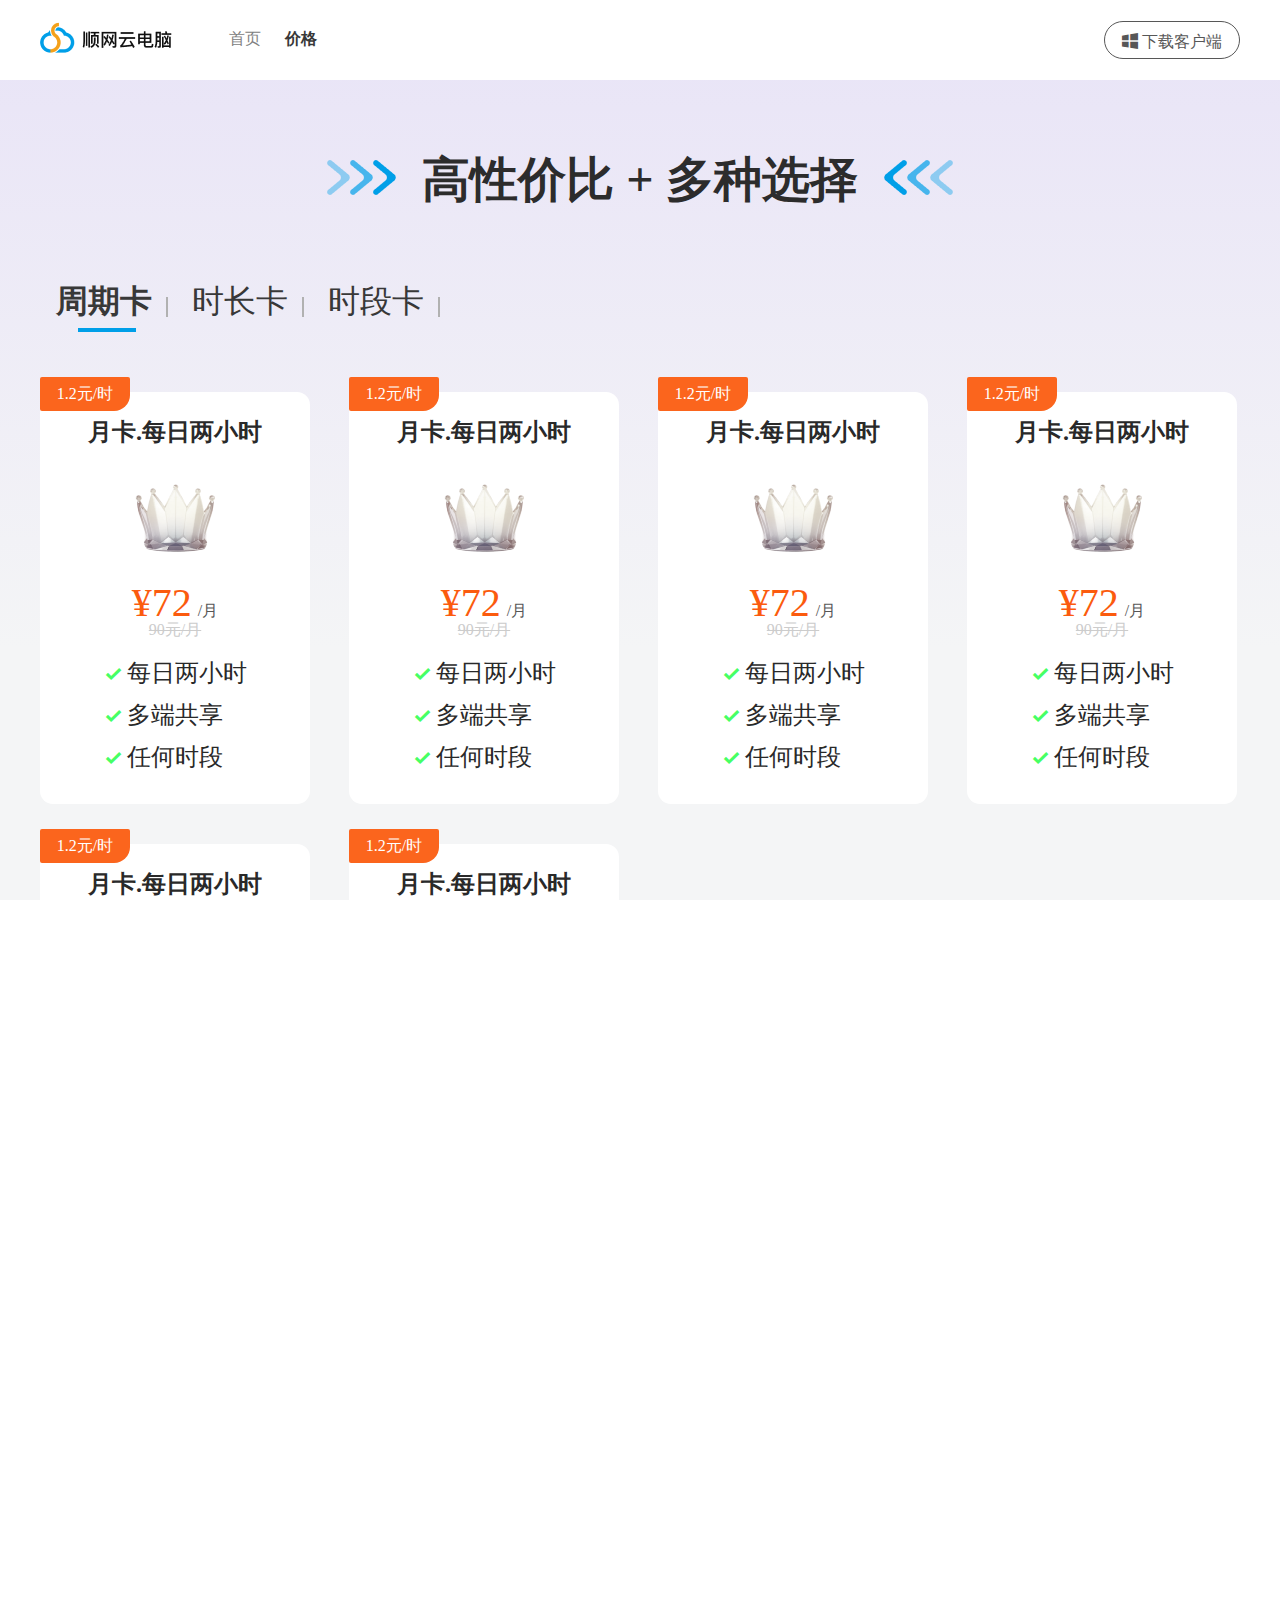
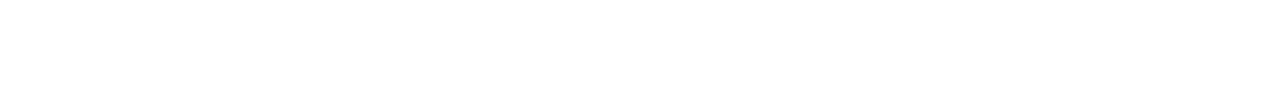
==== price.html @ 9458b07d "首页查看更多游戏，下载客户端弹框； 样式优化" ====
<!DOCTYPE html>
<html lang="en">
<head>
  <meta charset="UTF-8">
  <meta name="viewport" content="width=device-width, initial-scale=1.0">
  <title>价格</title>
  <link rel="stylesheet" href="./common.css" />
  <link rel="stylesheet" href="./price.css" />
  <link rel="stylesheet" href="./fonts/iconfont.css" />
  <link rel="stylesheet" href="https://unpkg.com/swiper/swiper-bundle.min.css">
</head>
<body>
  <!-- 头部导航开始 -->
  <div class="header">
    <div class="header-content clearfix">
     <div class="header-left">
       <img class="header-left-logo" src="./images/header-logo.png"/>
       <ul class="header-nav clearfix">
         <li><a href="./index.html">首页</a></li>
         <li><a class="a-active" href="./price.html">价格</a></li>
       </ul>
     </div>
     <span class="header-download"><i class="iconfont icon-Vector1"></i>下载客户端</span>
    </div>
  </div>
 <!-- 头部导航结束 -->
 
  <!-- 手机端头部导航开始 -->
  <div class="mobile-header">
    <div class="mobile-header-left">
      <img class="" src="./images/header-logo.png"/>
    </div>
    <div class="mobile-header-right">
      <div class="mobile-header-download">下载客户端</div>
      <span class="mobile-more-menu-btn" onclick="handleSeeMoreMenu()">更多</span>
    </div>
  </div>
  <!-- 手机端头部导航结束 -->

  
  <div class="price-con-wrap">
    <div class="module-divider-common-price mobile-module-divider-common">
      <img  src="./images/divier-left.png"/>
      <span class="divider-content-text">
        高性价比 + 多种选择
      </span>
      <img src="./images/divider-right.png"/>
    </div> 

    <!-- pc端价格开始 -->
    <div class="price-kind-wrap">
      <div class="price-kind-wrap-title" onclick="toggleActiveClass(event)">
        <span class="price-kind-title price-kind-wrap-title-active">周期卡</span>
        <span class="price-kind-title">时长卡</span>
        <span class="price-kind-title">时段卡</span>
      </div>

      <div>
        <div class="price-item">
          <span class="price-hour">1.2元/时</span>
          <div class="price-title price-text">月卡.每日两小时</div>
          <img src="./images/crown2.png"/>
          <div class="price-line"><span class="money-count">¥72</span>/月</div>
          <div class="origin-price">90元/月</div>
          <div class="price-explain">
            <div class="price-text"><i class="iconfont icon-Frame71"></i>每日两小时</div>
            <div class="price-text"><i class="iconfont icon-Frame71"></i>多端共享</div>
            <div class="price-text"><i class="iconfont icon-Frame71"></i>任何时段</div>
          </div>
        </div>
        <div class="price-item">
          <span class="price-hour">1.2元/时</span>
          <div class="price-title price-text">月卡.每日两小时</div>
          <img src="./images/crown2.png"/>
          <div class="price-line"><span class="money-count">¥72</span>/月</div>
          <div class="origin-price">90元/月</div>
          <div class="price-explain">
            <div class="price-text"><i class="iconfont icon-Frame71"></i>每日两小时</div>
            <div class="price-text"><i class="iconfont icon-Frame71"></i>多端共享</div>
            <div class="price-text"><i class="iconfont icon-Frame71"></i>任何时段</div>
          </div>
        </div>
        <div class="price-item">
          <span class="price-hour">1.2元/时</span>
          <div class="price-title price-text">月卡.每日两小时</div>
          <img src="./images/crown2.png"/>
          <div class="price-line"><span class="money-count">¥72</span>/月</div>
          <div class="origin-price">90元/月</div>
          <div class="price-explain">
            <div class="price-text"><i class="iconfont icon-Frame71"></i>每日两小时</div>
            <div class="price-text"><i class="iconfont icon-Frame71"></i>多端共享</div>
            <div class="price-text"><i class="iconfont icon-Frame71"></i>任何时段</div>
          </div>
        </div>
        <div class="price-item">
          <span class="price-hour">1.2元/时</span>
          <div class="price-title price-text">月卡.每日两小时</div>
          <img src="./images/crown2.png"/>
          <div class="price-line"><span class="money-count">¥72</span>/月</div>
          <div class="origin-price">90元/月</div>
          <div class="price-explain">
            <div class="price-text"><i class="iconfont icon-Frame71"></i>每日两小时</div>
            <div class="price-text"><i class="iconfont icon-Frame71"></i>多端共享</div>
            <div class="price-text"><i class="iconfont icon-Frame71"></i>任何时段</div>
          </div>
        </div>
        <div class="price-item">
          <span class="price-hour">1.2元/时</span>
          <div class="price-title price-text">月卡.每日两小时</div>
          <img src="./images/crown2.png"/>
          <div class="price-line"><span class="money-count">¥72</span>/月</div>
          <div class="origin-price">90元/月</div>
          <div class="price-explain">
            <div class="price-text"><i class="iconfont icon-Frame71"></i>每日两小时</div>
            <div class="price-text"><i class="iconfont icon-Frame71"></i>多端共享</div>
            <div class="price-text"><i class="iconfont icon-Frame71"></i>任何时段</div>
          </div>
        </div>
        <div class="price-item">
          <span class="price-hour">1.2元/时</span>
          <div class="price-title price-text">月卡.每日两小时</div>
          <img src="./images/crown2.png"/>
          <div class="price-line"><span class="money-count">¥72</span>/月</div>
          <div class="origin-price">90元/月</div>
          <div class="price-explain">
            <div class="price-text"><i class="iconfont icon-Frame71"></i>每日两小时</div>
            <div class="price-text"><i class="iconfont icon-Frame71"></i>多端共享</div>
            <div class="price-text"><i class="iconfont icon-Frame71"></i>任何时段</div>
          </div>
        </div>
      </div>
    </div>
    <!-- pc端价格结束 -->
   
    
    <!-- 移动端价格开始 -->
    <div class="mobile-price-kind-wrap">
      <div class="mobile-kind-title-wrap">
        <span class="mobile-kind-title mobile-kind-title-active" onclick="goToSlide(0)">周期卡</span>
        <span class="mobile-kind-title" onclick="goToSlide(1)">时长卡</span>
        <span class="mobile-kind-title" onclick="goToSlide(2)">时段卡</span>
      </div>
      <div class="swiper-container">
        <div class="swiper-wrapper">
          <!-- 周期卡 -->
          <div class="swiper-slide">
            <div class="mobile-price-item">
              <span class="mobile-price-hour">1.2元/时</span>
              <div class="mobile-price-title mobile-price-text">月卡.每日两小时</div>
              <img src="./images/crown2-mobile.png"/>
              <div class="mobile-price-line">
                <span class="mobile-money-count">¥72</span>/月
              </div>
              <div class="mobile-origin-price">90元/月</div>
              <div class="mobile-price-text">每日两小时</div>
              <div class="mobile-price-text">多端共享</div>
              <div class="mobile-price-text">任何时段</div>
            </div>
            <div class="mobile-price-item">
              <span class="mobile-price-hour">1.2元/时</span>
              <div class="mobile-price-title mobile-price-text">月卡.每日两小时</div>
              <img src="./images/crown2-mobile.png"/>
              <div class="mobile-price-line">
                <span class="mobile-money-count">¥72</span>/月
              </div>
              <div class="mobile-origin-price">90元/月</div>
              <div class="mobile-price-text">每日两小时</div>
              <div class="mobile-price-text">多端共享</div>
              <div class="mobile-price-text">任何时段</div>
            </div>
            <div class="mobile-price-item">
              <span class="mobile-price-hour">1.2元/时</span>
              <div class="mobile-price-title mobile-price-text">月卡.每日两小时</div>
              <img src="./images/crown2-mobile.png"/>
              <div class="mobile-price-line">
                <span class="mobile-money-count">¥72</span>/月
              </div>
              <div class="mobile-origin-price">90元/月</div>
              <div class="mobile-price-text">每日两小时</div>
              <div class="mobile-price-text">多端共享</div>
              <div class="mobile-price-text">任何时段</div>
            </div>
            <div class="mobile-price-item">
              <span class="mobile-price-hour">1.2元/时</span>
              <div class="mobile-price-title mobile-price-text">月卡.每日两小时</div>
              <img src="./images/crown2-mobile.png"/>
              <div class="mobile-price-line">
                <span class="mobile-money-count">¥72</span>/月
              </div>
              <div class="mobile-origin-price">90元/月</div>
              <div class="mobile-price-text">每日两小时</div>
              <div class="mobile-price-text">多端共享</div>
              <div class="mobile-price-text">任何时段</div>
            </div>
          </div>               
          <!-- 时长卡 -->
          <div class="swiper-slide">
            <div class="mobile-price-item">
              <span class="mobile-price-hour">1.2元/时</span>
              <div class="mobile-price-title mobile-price-text">月卡.每日两小时</div>
              <img src="./images/crown2-mobile.png"/>
              <div class="mobile-price-line">
                <span class="mobile-money-count">¥72</span>/月
              </div>
              <div class="mobile-origin-price">90元/月</div>
              <div class="mobile-price-text">每日两小时</div>
              <div class="mobile-price-text">多端共享</div>
              <div class="mobile-price-text">任何时段</div>
            </div>
            <div class="mobile-price-item">
              <span class="mobile-price-hour">1.2元/时</span>
              <div class="mobile-price-title mobile-price-text">月卡.每日两小时</div>
              <img src="./images/crown2-mobile.png"/>
              <div class="mobile-price-line">
                <span class="mobile-money-count">¥72</span>/月
              </div>
              <div class="mobile-origin-price">90元/月</div>
              <div class="mobile-price-text">每日两小时</div>
              <div class="mobile-price-text">多端共享</div>
              <div class="mobile-price-text">任何时段</div>
            </div>
            <div class="mobile-price-item">
              <span class="mobile-price-hour">1.2元/时</span>
              <div class="mobile-price-title mobile-price-text">月卡.每日两小时</div>
              <img src="./images/crown2-mobile.png"/>
              <div class="mobile-price-line">
                <span class="mobile-money-count">¥72</span>/月
              </div>
              <div class="mobile-origin-price">90元/月</div>
              <div class="mobile-price-text">每日两小时</div>
              <div class="mobile-price-text">多端共享</div>
              <div class="mobile-price-text">任何时段</div>
            </div>
            <div class="mobile-price-item">
              <span class="mobile-price-hour">1.2元/时</span>
              <div class="mobile-price-title mobile-price-text">月卡.每日两小时</div>
              <img src="./images/crown2-mobile.png"/>
              <div class="mobile-price-line">
                <span class="mobile-money-count">¥72</span>/月
              </div>
              <div class="mobile-origin-price">90元/月</div>
              <div class="mobile-price-text">每日两小时</div>
              <div class="mobile-price-text">多端共享</div>
              <div class="mobile-price-text">任何时段</div>
            </div>
          </div>
          <!-- 时段卡 -->
          <div class="swiper-slide">
            <div class="mobile-price-item">
              <span class="mobile-price-hour">1.2元/时</span>
              <div class="mobile-price-title mobile-price-text">月卡.每日两小时</div>
              <img src="./images/crown2-mobile.png"/>
              <div class="mobile-price-line">
                <span class="mobile-money-count">¥72</span>/月
              </div>
              <div class="mobile-origin-price">90元/月</div>
              <div class="mobile-price-text">每日两小时</div>
              <div class="mobile-price-text">多端共享</div>
              <div class="mobile-price-text">任何时段</div>
            </div>
            <div class="mobile-price-item">
              <span class="mobile-price-hour">1.2元/时</span>
              <div class="mobile-price-title mobile-price-text">月卡.每日两小时</div>
              <img src="./images/crown2-mobile.png"/>
              <div class="mobile-price-line">
                <span class="mobile-money-count">¥72</span>/月
              </div>
              <div class="mobile-origin-price">90元/月</div>
              <div class="mobile-price-text">每日两小时</div>
              <div class="mobile-price-text">多端共享</div>
              <div class="mobile-price-text">任何时段</div>
            </div>
            <div class="mobile-price-item">
              <span class="mobile-price-hour">1.2元/时</span>
              <div class="mobile-price-title mobile-price-text">月卡.每日两小时</div>
              <img src="./images/crown2-mobile.png"/>
              <div class="mobile-price-line">
                <span class="mobile-money-count">¥72</span>/月
              </div>
              <div class="mobile-origin-price">90元/月</div>
              <div class="mobile-price-text">每日两小时</div>
              <div class="mobile-price-text">多端共享</div>
              <div class="mobile-price-text">任何时段</div>
            </div>
           
          </div>
        </div>
      </div>
    </div>
    <!-- 移动端价格结束 -->
  </div>

   <!-- 页脚底部开始 -->
   <div class="footer-top">
    <div class="footer-content footer-top-content">
      <div class="footer-item"> 
        <div class="footer-item-title">客戶端下载</div>
        <div class="footer-item-line">
          <span class="footer-item-lineleft footer-item-text">
            <i class="iconfont icon-Vector1"></i>Windows版下载
          </span>
          <span class="footer-item-text"><i class="iconfont icon-Frame61"></i>Android版下载</span>
        </div>
        <div>
          <span class="footer-item-text"><i class="iconfont icon-Frame41"></i>苹果mac版下载</span>
        </div>
      </div>

      <div class="footer-item">
        <div class="footer-item-title">官方渠道</div>
        <div class="footer-item-line footer-item-text"><i class="iconfont icon-Frame11"></i>微信</div>
        <div class="footer-item-line footer-item-text"><i class="iconfont icon-Frame21"></i>抖音</div>
      </div>

      <div class="footer-item">
        <div class="footer-item-title">友情链接</div>
        <div class="footer-item-line"><a href="https://www.shunwang.com/?from=icloudpc" target="_blank">
          <!-- <i class="iconfont icon-a-Group13772"></i> -->
          <img src="./images/shunwang.png"/>
        </a>
        </div>
        <div class="footer-item-line"><a href="https://scc.icloud.cn" target="_blank">
         <img src="./images/market.png"/>
        </a></div>
        <div class="footer-item-line"><a href="https://www.lianwuyu.com/?from=icloudpc" target="_blank">
          <img src="./images/paopao.png"/>
        </a></div>
      </div>

      <div class="footer-item">
        <div class="footer-item-title">关于我们</div>
        <div class="footer-item-line footer-item-text"><a href="https://www.icloud.cn/about.html" target="_blank">关于我们</a></div>
        <div class="footer-item-line footer-item-text"><a href="https://passport.kedou.com/front/common/policy.htm" target="_blank">隐私政策</a></div>
        <div class="footer-item-line footer-item-text"><a href="https://passport.kedou.com/front/noLogin/agreeMent.htm" target="_blank">用户协议</a></div>
        <div class="footer-item-line footer-item-text"><a href="https://support.qq.com/products/119284/faqs-more/#classifyId=40503" target="_blank">使用教程</a></div>
      </div>

      <div class="footer-logo">
        <a href="https://cpc.icloud.cn/" target="_blank">
          <img src="./images/logo.png"/>
          <div>顺网云电脑</div>
        </a>
      </div>
    </div>           
  </div>
  <div class="footer-bottom">
    <div class="footer-content">
      <a href="//static-official.shunwang.com//images/yyzz.jpg" rel="noreferrer" target="_blank">
        <img src="./images/wlgs65_70.gif" alt="工商红盾" />
      </a>
      <a href="http://www.beian.gov.cn/portal/registerSystemInfo?recordcode=33010602002164" 
        rel="noreferrer" target="_blank" class="a-underline">
        <img src="./images/police-token.png" />
        浙公网安备 33010602002164号
      </a>
      <a href="https://beian.miit.gov.cn/" target="_blank" 
        title="浙ICP备:浙B2-20090265" rel="noreferrer" class="a-underline">
        浙ICP备:浙B2-20090265
      </a> 
      <a href="//static-official.shunwang.com//images/idc.jpg" target="_blank" 
        title="IDC/ISP/SP证:B1.B2-20100203" rel="noreferrer" class="a-underline">
        IDC/ISP/SP证:B1.B2-20100203
      </a>
      <span class="footer-bottom-item">Copyright © 2005-2024 shunwang. All Rights reserved 顺网公司 版权所有</span> 
      <span class="footer-bottom-item">客服电话：400-8559-558</span>
      <span>公司地址：西湖区文一西路857号杭州智慧产业园A座</span>
    </div>
  </div>
  <!-- 页脚底部结束 -->

  <!-- 手机端底部开始 -->
  <div class="mobile-footer-wrap">
    <div class="mobile-footer-item">
      <div class="mobile-footer-title-text">客户端下载</div>
      <div>
        <span class="client-download"><a herf="" class="mobile-footer-con-text mobile-window">Windows版下载</a></span>
        <span class="client-download"><a class="mobile-footer-con-text" href="">Android版下载</a></span>
      </div>
      <div><a href="" class="mobile-footer-con-text">苹果mac版下载</a></div>
    </div>

    <div class="mobile-footer-item">
      <div class="mobile-footer-title-text">官方渠道</div>
      <div class="footer-code-item">
        <img src="./images/qrcode-wechat.png"/>
        <div>微信公众号</div>
      </div>
      <div class="footer-code-item">
        <img src="./images/qrcode-douyin.png"/>
        <div>抖音官方号</div>
      </div>
    </div>

    <div class="mobile-footer-item">
      <div class="mobile-footer-title-text">友情链接</div>
      <div>
        <a href="" class="friend-link mobile-footer-con-text">顺网科技</a>
        <a href="" class="friend-link mobile-footer-con-text">顺网算力</a>
        <a href="" class="friend-link mobile-footer-con-text">泡泡加速器</a>
      </div>
    </div>

    <div class="mobile-footer-item">
      <div class="mobile-footer-title-text">关于我们</div>
      <div>
        <a href="https://www.icloud.cn/about.html" class="about-us mobile-footer-con-text">关于我们</a>
        <a href="https://passport.kedou.com/front/common/policy.htm" class="about-us mobile-footer-con-text">隐私政策</a>
        <a href="https://passport.kedou.com/front/noLogin/agreeMent.htm" class="about-us mobile-footer-con-text">用户协议</a>
        <a href="" class="about-us mobile-footer-con-text">使用教程</a>
      </div>
    </div>
    
  </div>
  <!-- 手机端底部结束 -->

   <!-- 手机端蒙板开始 -->
  <div class="mobile-more-menu-mask">
    <div class="mobile-more-menu">
      <div class="btn-close" onclick="handleDisMoreMenu()"><i class="iconfont icon-a-Maskgroup"></i></div>
      <div class="mobile-more-nav"><a href="./index.html">首页</a></div>
      <div class="mobile-more-nav"><a href="./price.html">价格</a></div>
    </div>
  </div>
  <!-- 手机端蒙板结束 -->

</body>

<script src="https://unpkg.com/swiper/swiper-bundle.min.js"></script>
<script>
  function toggleActiveClass(event) {
    // 获取被点击的元素
    var clickedElement = event.target;
    // 获取父元素
    var parentElement = clickedElement.parentNode;

    // 获取所有同级子元素
    var childElements = parentElement.children;

    // 循环遍历所有同级子元素
    for (var i = 0; i < childElements.length; i++) {
      var child = childElements[i];
      // 判断是否为被点击的子元素
      if (child === clickedElement) {
        // 如果是被点击的子元素，则添加类名
        child.classList.add("price-kind-wrap-title-active");
      } else {
        // 如果不是被点击的子元素，则移除类名
        child.classList.remove("price-kind-wrap-title-active");
      }
    }
  }
   // 点击手机端头部，查看更多菜单按钮
   function handleSeeMoreMenu () {
    var ele = document.getElementsByClassName('mobile-more-menu-mask')[0]
    ele.style.display = 'block'
  }

  function handleDisMoreMenu () {
    var ele = document.getElementsByClassName('mobile-more-menu-mask')[0]
    ele.style.display = 'none'
  }
</script>

<script>
  // 初始化Swiper
  var swiper = new Swiper('.swiper-container', {
    // 设置为横向滑动
    direction: 'horizontal',
    on: {
      slideChange: function () {
        var activeIndex = this.activeIndex
        document.querySelectorAll('.mobile-kind-title').forEach(function (title) {
          title.classList.remove('mobile-kind-title-active')
        })
        document.querySelectorAll('.mobile-kind-title')[activeIndex].classList.add('mobile-kind-title-active')
      }
    }
  });

   // 外部按钮点击事件
   function goToSlide(index) {
      swiper.slideTo(index); // 切换到指定索引的slide
    }
</script>
<script>
 
</script>
</html>
---- common.css ----
html,
body {
  height: 100%;
  width: 100%;
  overflow: auto;
  color: #575757;
  font-family: 'PingFang SC-Bold';
  margin: 0;
}
html p,
body p {
  margin: 0;
  line-height: 24px;
}
html {
  overflow: hidden;
}
* {
  box-sizing: border-box;
}
ul,
dl,
dd,
dt,
li,
ol {
  list-style: none;
  padding: 0;
  margin: 0;
}
a {
  text-decoration: none;
  cursor: pointer;
  color: #fff;
}
th {
  font-weight: normal;
}
.clearfix {
  zoom: 1;
}
.clearfix:after {
  display: inline-block;
  content: "clear";
  height: 0;
  line-height: 0;
  clear: both;
  overflow: hidden;
  visibility: hidden;
}


/* 业务样式 */
/* 头部导航样式开始 */
.header {
  width: 100%;
  height: 80px;
  position: fixed;
  background-color: #fff;
  z-index: 2;
}
.header-content {
  width: 1200px;
  margin: 0 auto;
  height: 80px;
}
.header-left {
  float: left;
}
.header-left-logo {
  margin-right: 36px;
  width: 137px;
  height: 32px;
  margin-top: 22px;
}
.header-nav {
  display: inline-block;
  vertical-align: top;
  padding-top: 29px;
}
.header-nav li {
  float: left;
  padding: 0 12px;
}
.header-nav li a {
  color: #575757;
  color: gray;
}
.header-nav li a:hover, .header-nav li .a-active {
  color: #383838;
  font-weight: bold;
}
.header-download {
  float: right;
  width: 136px;
  height: 38px;
  line-height: 38px;
  border-radius: 19px;
  color: #575757;
  text-align: center;
  border: 1px solid #575757;
  margin-top: 21px;
  cursor: pointer;
}
.header-download i {
  margin-right: 4px;
}
.header-download:hover {
  color: #00AFFF;
  border-color: #00AFFF;
}

/* 头部导航样式结束 */

/* 手机端头部导航样式开始 */

.mobile-header {
  height: 0.64rem;
  padding-top: 0.16rem;
  width: 100%;
  padding-left: 0.2rem ;
  padding-right: 0.24rem;
  vertical-align: middle;
  background-color: #fff;
  position: fixed;
  z-index: 2;
  box-shadow: 0px 2px 4px 0px rgba(124,124,124,0.07);
}
.mobile-header-left {
  float: left;
  width: 1.24rem;
  height: 100%;
}
.mobile-header-left img {
  vertical-align: top;
  width: 100%;
}
.mobile-header-right {
  float: right;
  width: 2rem;
  height: 100%;
}

.mobile-header-download {
  width: 1.04rem;
  height: 0.3rem;
  line-height: 0.3rem;
  vertical-align: top;
  border: 1px solid #575757;
  border-radius: 0.19rem;
  -webkit-border-radius: 0.19rem;
  -moz-border-radius: 0.19rem;
  -ms-border-radius: 0.19rem;
  -o-border-radius: 0.19rem;
  text-align: center;
  font-size: 0.14rem;
  display: inline-block;
  margin-right: .17rem;
}
.mobile-more-menu-btn {
  font-size: 0.14rem;
  color: #6a6a6a;
  line-height: 0.3rem;
}


.mobile-more-menu-mask {
  position: fixed;
  top: 0;
  bottom: 0;
  left: 0;
  right: 0;
  background: rgba(57,57,57,0.5);
  z-index: 3;
  /* opacity: 0; */
  transition: opacity 0.3s ease  ;
  -webkit-transition: opacity 0.3s ease  ;
  -moz-transition: opacity 0.3s ease  ;
  -ms-transition: opacity 0.3s ease  ;
  -o-transition: opacity 0.3s ease  ;
  display: none;
}
.mobile-more-menu {
  width: 2.8rem;
  height: 100%;
  position: absolute;
  top: 0;
  bottom: 0;
  right: 0;
  background-color: #fff;
  z-index: 3;
}
.btn-close {
  margin-bottom: .24rem;
  text-align: right;
  padding-right: .27rem;
  padding-top: .2rem;
}
.mobile-more-nav {
  height: .7rem;
  line-height: .7rem;
  border-bottom: 1px solid #d9d9d9;
  padding-left: .24rem;

}
.mobile-more-nav a {
  color: #575757;
  font-size: .16rem;
}

/* 手机端头部导航样式结束 */


/* 分割线 */
.module-divider-common, .module-divider-common1, .module-divider-common2, .module-divider-common-price {
  text-align: center;
  color: #2c2c2c;
  font-size: 48px;
  font-weight: bold;
  height: 200px;
  line-height: 200px;
  background-color: #f4f5f6;
}
.divider-content-text {
  padding: 0 12px;
}
.divider-content1 {
  background: url('./images/divider-bg1.png') no-repeat 50% 67%;
  display: inline-block;
}
.divider-content2 {
  background: url('./images/divider-bg2.png') no-repeat 50% 67%;
  display: inline-block;
}



/* 页脚开始 */
.footer-top {
  background-color: #111;
  height: 278px;
  border-bottom: 1px solid #313131;
}

.footer-bottom {
  background-color: #111;
  height: 122px;
  color: #8e8e8e;
  padding-top: 32px;
  font-size: 14px;
}
.footer-content {
  width: 1200px;
  margin: 0 auto;
}
.footer-top-content {
  padding-top: 61px;
  height: 278px;
  padding-left: 80px;
}
.footer-item {
  color: #8e8e8e;
  font-size: 14px;
  margin-right: 80px;
  display: inline-block;
  vertical-align: top;
}
.footer-item a, .footer-bottom a {
  color: #8e8e8e;
}
.footer-item-text {
  cursor: pointer;
}
.footer-item-text:hover {
  color: #ffff;
}
.footer-item a:hover{
  color: #fff;
}
.footer-bottom a:hover {
  color: #fff;
}
.footer-bottom .a-underline {
  text-decoration: underline;
  margin-right: 10px;
}
.footer-bottom-item {
  padding-top: 10px;
  margin-right: 32px;
  display: inline-block;
}
.footer-item-title {
  color: #fff;
  font-weight: bold;
  font-family: 'PingFang SC-Bold';
  font-size: 18px;
  margin-bottom: 25px;
}
.footer-item-line {
  margin-bottom: 24px;
}
.footer-item-line .iconfont {
  margin-right: 6px;
}
.footer-item-lineleft {
  margin-right: 48px;
}
.footer-logo {
  display: inline-block;
  color: #fff;
  font-size: 18px;
}
.footer-bottom img {
  width: 14px;
  height: 14px;
}

/* 页脚结束 */


/* pc端侧边栏联系客服开始 */
.pc-sidebar {
  width: 64px;
  position: fixed;
  top: 50%;
  margin-top: -75px;
  right: 56px;
}
.pc-sidebar .services {
  height: 166px;
  margin-bottom: 16px;
  background: linear-gradient( #34B5DD 17%, #0962E7 92%);
  border-radius: 41px;
  -webkit-border-radius: 41px;
  -moz-border-radius: 41px;
  -ms-border-radius: 41px;
  -o-border-radius: 41px;
  font-size: 16px;
  color: #fff;
  text-align: center;
  padding-top: 12px;
  cursor: pointer;
  /* padding: 0 24px; */
}
.services-link {
  display: inline-block;
  padding: 10px 24px;
}
.pc-sidebar .services i {
  font-size: 40px;
  margin-bottom: 4px;
}
.goto-top {
  width: 64px;
  height: 89px;
  /* line-height: 89px; */
  font-size: 12px;
  cursor: pointer;
  text-align: center;
  background-color: #fff;
  padding-top: 24px;
  color: #747474;
  border-radius: 41px;
  -webkit-border-radius: 41px;
  -moz-border-radius: 41px;
  -ms-border-radius: 41px;
  -o-border-radius: 41px;
  user-select: none;
}
.goto-top .iconfont {
  font-size: 20px;
  margin-bottom: 6px;
}

/* pc端侧边栏联系客服结束 */

/* 手机端底部开始 */
.mobile-footer-wrap {
  padding: .24rem .4rem .24rem ;
  background-color: #111;
}
.client-download {
  display: inline-block;
  width: 49%;
  margin-bottom: .16rem;
}
.mobile-footer-title-text {
  font-size: .16rem;
  color: #fff;
  margin-bottom: .08rem;
}
.mobile-footer-con-text {
  font-size: .14rem;
  color: #8e8e8e;
}
.mobile-footer-item {
  margin-bottom: .24rem;
}
.friend-link {
  margin-right: .24rem;
}
.about-us {
  padding: 0 .12rem;
  position: relative;
}
.about-us:first-child {
  padding-left: 0;
}
.about-us::after {
  content: '';
  width: 1px;
  height: .12rem;
  right: 0;
  background-color: #8e8e8e;
  position: absolute;
  top: 50%;
  margin-top: -.05rem;
}
.about-us:last-child::after {
  display: none;
}
.footer-code-item {
  width: 48%;
  display: inline-block;
  text-align: center;
  margin-right:1%;
}
.footer-code-item img {
  /* width: 100%; */
}

/* 手机端底部结束 */


/* 屏幕宽度小于769 使用移动端样式 */

@media screen and (min-width: 320px) and (max-width: 370px) {
  html {
    font-size: 80px;
  }
}

@media screen and (min-width: 371px) and (max-width: 769px) { 
  html {
    font-size: 100px;
  }
}

/* 手机屏幕 */
@media screen and (max-width: 769px) {
  html {
    background-color: #F4F5F6;
  }
  body,h1,h2,h3,h4,h5,h6,p,dl,dd,ul,ol,pre,form,input,textarea,th,td,select  {
    font-size: 14px;
  }
  .header {
    display: none;
  }
  .banner-wrap {
    display: none;
  }
  .module-divider-common1 {
    display: none;
  }
  .mobile-module-divider-common {
    text-align: center;
    color: #2c2c2c;
    font-size: 20px;
    height: 0.68rem;
    line-height: 0.68rem;
  }
  .mobile-divider-content1 {
    background: url('./images/divider-bg1.png') no-repeat 50% 100%;
    background-size: contain;
  }
  .module-divider-common2 {
    font-size: 20px;
  }
  .more-game-wrap {
    display: none;
  }
  .price-preview {
    display: none
  }
  .footer-top {
    display: none;
  }
  .footer-bottom {
    display: none;
  }
  .pc-sidebar {
    display: none;
  }


}

/* 电脑屏幕 */
@media screen and (min-width : 770px) {
  .mobile-header {
    display: none;
  }
  .mobile-banner-wrap {
    display: none;
  }
  .mobile-module-divider-common-download {
    display: none;
  }
  .mobile-game-wrap {
    display: none;
  }
  .mobile-price-preview {
    display: none;
  }
  .mobile-footer-wrap {
    display: none;
  }
  .mobile-more-menu-mask {
    display: none;
  }

}
---- price.css ----
.module-divider-common {
  background-color: transparent;
}
.price-kind-wrap {
  width: 1200px;
  margin: 0 auto;
}

.price-kind-wrap-title {
  color: #383838;
  font-size: 32px;
  margin-bottom: 68px;

}
.price-kind-title {
  padding: 0 16px;
  display: inline-block;
  position: relative;
  cursor: pointer;
  user-select: none;
}
.price-kind-title::after {
  content: '';
  width: 2px;
  height: 20px;
  background-color: #b1b1b1;
  position: absolute;
  top: 50%;
  right: 0;
  margin-top: -5px;
}

.price-kind-wrap-title-active{
  font-weight: bold;
}
.price-kind-wrap-title-active::before {
  position: absolute;
  content: '';
  width: 58px;
  height: 4px;
  background-color: #009FE8;
  bottom: -8px;
  left: 50%;
  margin-left: -26px;
}

.price-con-wrap {
  background: linear-gradient( 180deg, #E8E3F7 0%, #F4F5F6 50%);
  padding-top: 80px;
}
.price-item {
  width: 270px;
  height: 412px;
  background-color: white;
  text-align: center;
  display: inline-block;
  margin-right: 35px;
  border-radius: 13px;
  -webkit-border-radius: 13px;
  -moz-border-radius: 13px;
  -ms-border-radius: 13px;
  -o-border-radius: 13px;
  margin-bottom: 40px;
  position: relative;
  cursor: pointer;
}
.price-item:nth-child(4n) {
  margin-right: 0px;
}
.price-hour {
  position: absolute;
  left: 0;
  top: -15px;
  display: inline-block;
  width: 90px;
  height: 34px;
  line-height: 34px;
  color: #fff;
  font-size: 16px;
  text-align: center;
  background-color: #fb651d;
  border-radius: 2px 2px 16px 2px;
  -webkit-border-radius: 2px 2px 16px 2px;
  -moz-border-radius: 2px 2px 16px 2px;
  -ms-border-radius: 2px 2px 16px 2px;
  -o-border-radius: 2px 2px 16px 2px;
}
.price-text {
  color: #292929;
  font-size: 24px;
  margin-bottom: 10px;
  font-family: 'PingFang SC-Medium';
}
.price-explain {
  padding-left: 64px;
  text-align: left;
}
.price-explain .iconfont {
  color: #47FF64;
  margin-right: 4px;
  font-size: 19px;
}

.price-line {
  margin-top: -14px;
}
.price-title {
  padding-top: 24px;
  font-weight: bold;
  margin-bottom: 0px;
}
.price-crown-wrap {
  width: 141px;
  height: 141px;
  margin: 0 auto;
}
.money-count {
  color: #fb5b0e;
  font-size: 40px;
  margin-right: 6px;
}
.origin-price {
  color: #ccc;
  font-size: 16px;
  text-decoration: line-through;
  margin-bottom: 16px;
  margin-top: -6px;
}

.module-divider-common-price {
  background-color: transparent;
}

/* 手机端样式 */
.mobile-kind-title-wrap {
  color: #383838;
  font-size: .16rem;
  margin-bottom: .22rem;
  padding-left: .24rem;
}
.mobile-kind-title {
  position: relative;
  padding: 0 .12rem;
  cursor: pointer;
  user-select: none;
}
.mobile-kind-title:first-child {
  padding-left: 0;
}
.mobile-kind-title-active {
  font-weight: bold;

}
.mobile-kind-title-active::before {
  position: absolute;
  content: "";
  width: .32rem;
  height: .02rem;
  background-color: #009FE8;
  left: 50%;
  margin-left: -.16rem;
  bottom: -.06rem;
}
.mobile-kind-title::after {
  position: absolute;
  content: '';
  width: .01rem;
  height: .14rem;
  background-color: #b1b1b1;
  top: 50%;
  margin-top: -.07rem;
  right: 0;
}

/* 手机端价格 */
.mobile-price-kind-wrap {
  /* padding: 0 .24rem; */
}
.mobile-price-item {
  width: 48%;
  background-color: #fff;
  padding: .12rem .25rem .21rem;
  border-radius: 7px;
  display: inline-block;
  text-align: center;
  -webkit-border-radius: 7px;
  -moz-border-radius: 7px;
  -ms-border-radius: 7px;
  -o-border-radius: 7px;
  margin-bottom: .2rem;
  margin-right: 1%;
  position: relative;
}
/* .mobile-price-item:nth-child(4n){
  margin-right: 0;
} */
.mobile-price-hour {
  position: absolute;
  padding: 0 .04rem;
  top: -.08rem;
  left: 0;
  /* width: .44rem; */
  height: .17rem;
  line-height: .17rem;
  color: #fff;
  background-color: #fb651d;
  border-radius: 1px 1px 9px 1px;
  -webkit-border-radius: 1px 1px 9px 1px;
  -moz-border-radius: 1px 1px 9px 1px;
  -ms-border-radius: 1px 1px 9px 1px;
  -o-border-radius: 1px 1px 9px 1px;
}
.mobile-price-text {
  color: #292929;
  font-size: .14rem;
  margin-bottom: .08rem;
}
.mobile-price-title {
  font-weight: bold;
}
.mobile-money-count {
  color: #fb5b0e;
  font-weight: bold;
  font-size: .22rem;
  margin-right: .06rem;
}
.mobile-origin-price {
  color: #ccc;
  font-size: .09rem;
  text-decoration: line-through;
  margin-bottom: .08rem;

  
}
.swiper-slide {
  padding: 0 .24rem;
}


/* // 手机端 */
@media screen and (max-width: 769px) {
  .price-con-wrap {
    padding-top: .64rem;
  }
  .mobile-module-divider-common {
    background-color: transparent;
  }
  .price-kind-wrap {
    display: none;
  }
}

/* 电脑屏幕 */
@media screen and (min-width : 770px) { 
 .mobile-price-kind-wrap {
  display: none;
 } 
}
---- fonts/iconfont.css ----
@font-face {
  font-family: "iconfont"; /* Project id 4023414 */
  src: url('iconfont.woff2?t=1714036043289') format('woff2'),
       url('iconfont.woff?t=1714036043289') format('woff'),
       url('iconfont.ttf?t=1714036043289') format('truetype');
}

.iconfont {
  font-family: "iconfont" !important;
  font-size: 16px;
  font-style: normal;
  -webkit-font-smoothing: antialiased;
  -moz-osx-font-smoothing: grayscale;
}

.icon-a-Maskgroup:before {
  content: "\e657";
}

.icon-arrow-left:before {
  content: "\e656";
}

.icon-a-Group137711:before {
  content: "\e65e";
}

.icon-a-Group13772:before {
  content: "\e65f";
}

.icon-a-Maskgroup1:before {
  content: "\e660";
}

.icon-a-Group13431:before {
  content: "\e661";
}

.icon-Frame3:before {
  content: "\e662";
}

.icon-Frame11:before {
  content: "\e663";
}

.icon-Frame41:before {
  content: "\e664";
}

.icon-Frame21:before {
  content: "\e665";
}

.icon-Frame61:before {
  content: "\e666";
}

.icon-a-Group13421:before {
  content: "\e667";
}

.icon-a-Maskgroup-11:before {
  content: "\e668";
}

.icon-Frame71:before {
  content: "\e669";
}

.icon-Vector1:before {
  content: "\e66a";
}

.icon-Vector31:before {
  content: "\e66b";
}
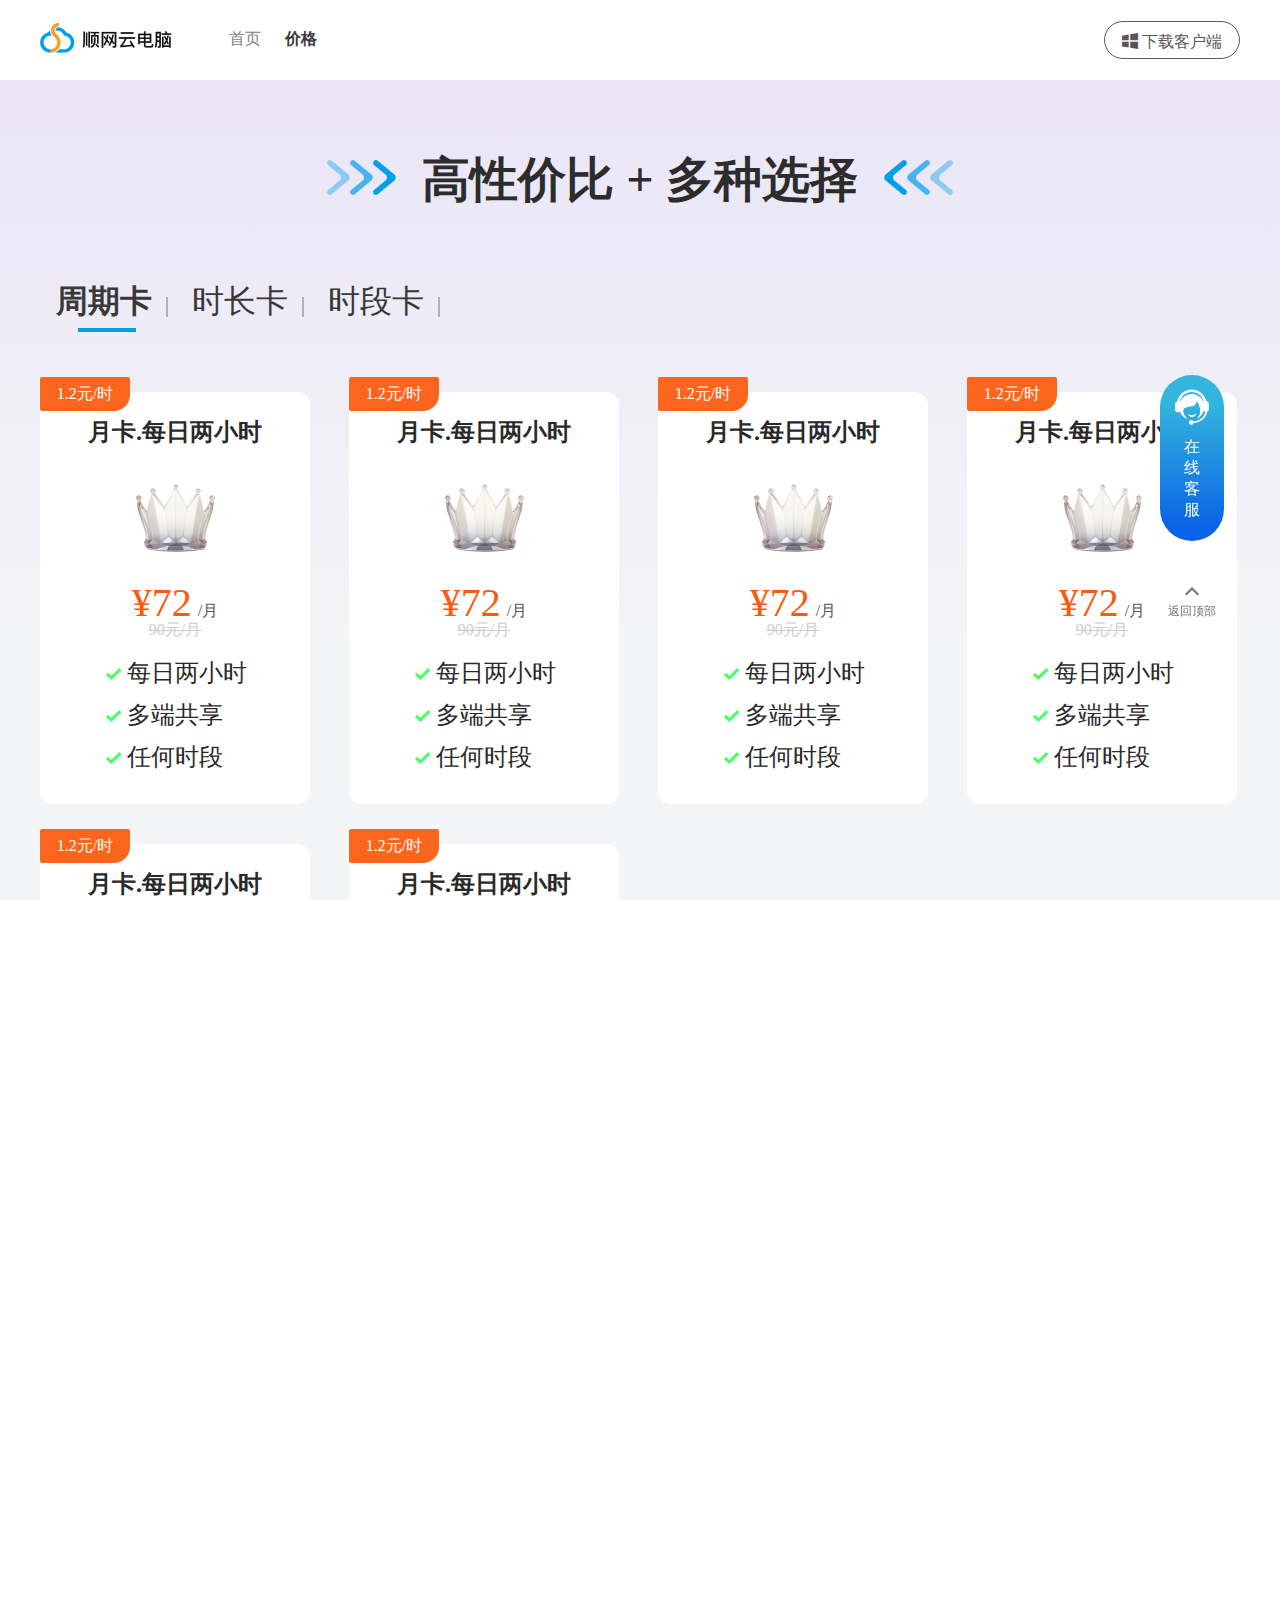
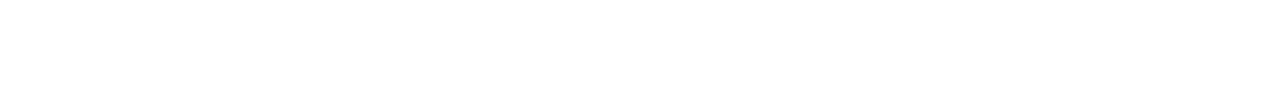
==== commit 0418c94d: "增加在线客服手机号输入弹框" ====
--- a/price.html
+++ b/price.html
@@ -14,7 +14,7 @@
   <div class="header">
     <div class="header-content clearfix">
      <div class="header-left">
-       <img class="header-left-logo" src="./images/header-logo.png"/>
+      <a href="https://cpc.icloud.cn/"><img class="header-left-logo" src="./images/header-logo.png"/></a>
        <ul class="header-nav clearfix">
          <li><a href="./index.html">首页</a></li>
          <li><a class="a-active" href="./price.html">价格</a></li>
@@ -40,11 +40,13 @@
   
   <div class="price-con-wrap">
     <div class="module-divider-common-price mobile-module-divider-common">
-      <img  src="./images/divier-left.png"/>
+      <img  src="./images/divier-left.png" class="divider-left-img"/>
+      <img  src="./images/divier-left-mobile.png" class="divider-left-img-mobile"/>
       <span class="divider-content-text">
         高性价比 + 多种选择
       </span>
-      <img src="./images/divider-right.png"/>
+      <img src="./images/divider-right.png" class="divider-right-img"/>
+      <img src="./images/divider-right-mobile.png" class="divider-right-img-mobile"/>
     </div> 
 
     <!-- pc端价格开始 -->
@@ -308,14 +310,23 @@
 
       <div class="footer-item">
         <div class="footer-item-title">官方渠道</div>
-        <div class="footer-item-line footer-item-text"><i class="iconfont icon-Frame11"></i>微信</div>
-        <div class="footer-item-line footer-item-text"><i class="iconfont icon-Frame21"></i>抖音</div>
+        <div class="footer-item-line footer-item-text">
+          <i class="iconfont icon-Frame11"></i>微信
+          <div class="footer-qrcode-common wechat-qrcode">
+            <img src="./images/qrcode-wechat.png"/>
+          </div>
+        </div>
+        <div class="footer-item-line footer-item-text">
+          <i class="iconfont icon-Frame21"></i>抖音
+          <div class="footer-qrcode-common douyin-qrcode">
+            <img src="./images/qrcode-douyin.png"/>
+          </div>
+        </div>
       </div>
 
       <div class="footer-item">
         <div class="footer-item-title">友情链接</div>
         <div class="footer-item-line"><a href="https://www.shunwang.com/?from=icloudpc" target="_blank">
-          <!-- <i class="iconfont icon-a-Group13772"></i> -->
           <img src="./images/shunwang.png"/>
         </a>
         </div>
@@ -394,9 +405,9 @@
     <div class="mobile-footer-item">
       <div class="mobile-footer-title-text">友情链接</div>
       <div>
-        <a href="" class="friend-link mobile-footer-con-text">顺网科技</a>
-        <a href="" class="friend-link mobile-footer-con-text">顺网算力</a>
-        <a href="" class="friend-link mobile-footer-con-text">泡泡加速器</a>
+        <a href="https://www.shunwang.com/?from=icloudpc" class="friend-link mobile-footer-con-text">顺网科技</a>
+        <a href="https://scc.icloud.cn/home" class="friend-link mobile-footer-con-text">顺网算力</a>
+        <a href="https://www.lianwuyu.com/?from=icloudpc" class="friend-link mobile-footer-con-text">泡泡加速器</a>
       </div>
     </div>
 
@@ -422,6 +433,37 @@
     </div>
   </div>
   <!-- 手机端蒙板结束 -->
+
+  <!-- 侧边栏客服开始 -->
+  <div class="pc-sidebar">
+    <div class="services" onclick="handleOnline()">
+      <i class="iconfont icon-Frame3"></i>
+      <span class="services-link">在线客服</span>
+    </div>
+    <div class="goto-top" onclick="gotoTop()">
+      <i class="iconfont icon-arrow-left"></i>
+      <div>返回顶部</div>
+    </div>
+  </div>
+  <!-- 侧边栏客服结束 -->
+
+  <!-- 弹框联系客服输入手机号开始 -->
+  <div class="online-mobile-wrap">
+    <div class="online-mobile-download-mask common-mask" onclick="handleMobileMask(event)"></div>
+    <div class="online-mobile-content-wrap">
+      <div class="online-mobile-title">
+        登录在线客服系统
+        <i class="iconfont icon-a-Maskgroup pull-right online-mobile-close-icon" onclick="handleCloseMobileMask()"></i>
+      </div>
+      <div class="online-mobile-content">
+        <div class="online-mobile-info">请输入您的手机号码，系统将关联您登记过的信息，以便我们高校的为您服务</div>
+        <div class="online-mobile-info-input"><input placeholder="请输入手机号" type="text" id="mobileInput"/></div>
+        <div class="online-mobile-error" id="mobileError">手机号码格式错误</div>
+        <div class="online-button" onclick="handleConsult()">立即咨询</div>
+      </div>
+    </div>
+  </div>
+  <!-- 弹框联系客服输入手机号结束 -->
 
 </body>
 
@@ -482,7 +524,5 @@
       swiper.slideTo(index); // 切换到指定索引的slide
     }
 </script>
-<script>
- 
-</script>
-</html>+<script type="text/javascript" src="./common.js"></script>
+</html> --- a/common.css
+++ b/common.css
@@ -47,6 +47,9 @@
   clear: both;
   overflow: hidden;
   visibility: hidden;
+}
+.pull-right {
+  float: right;
 }
 
 
@@ -270,12 +273,57 @@
 }
 .footer-item-text {
   cursor: pointer;
+  position: relative;
 }
 .footer-item-text:hover {
   color: #ffff;
 }
 .footer-item a:hover{
   color: #fff;
+}
+.footer-qrcode-common {
+  position: absolute;
+  width: 112px;
+  height: 112px;
+  background-color: #373737;
+  padding: 8px;
+  z-index: 1;
+  display: none;
+}
+.wechat-qrcode::after, .douyin-qrcode::after {
+  content: "";
+  position: absolute;
+  left: 50%;
+  width: 0px;
+  height: 0px;
+  margin-left: -10px;
+}
+.footer-qrcode-common img {
+  width: 100%;
+  height: 100%;
+}
+.footer-item-text:hover .footer-qrcode-common {  
+  display: block; /* 当hover在footer-item-text上时显示二维码 */  
+}
+.wechat-qrcode {
+  top: -125px;
+  left: -30px;
+}
+.wechat-qrcode::after {
+  bottom: -9px;
+  border-left: 10px solid transparent;
+  border-right: 10px solid transparent;
+  border-top: 10px solid #373737;
+}
+.douyin-qrcode {
+  left: -30px;
+  top: 30px;
+}
+.douyin-qrcode::after {
+  top: -9px;
+  border-left: 10px solid transparent;
+  border-right: 10px solid transparent;
+  border-bottom: 10px solid #373737;
 }
 .footer-bottom a:hover {
   color: #fff;
@@ -340,12 +388,16 @@
   text-align: center;
   padding-top: 12px;
   cursor: pointer;
-  /* padding: 0 24px; */
+  user-select: none;
+}
+.pc-sidebar .services:hover {
+  background: linear-gradient( #76D8F6 17%, #3982F0 92%);
 }
 .services-link {
   display: inline-block;
   padding: 10px 24px;
 }
+
 .pc-sidebar .services i {
   font-size: 40px;
   margin-bottom: 4px;
@@ -371,6 +423,9 @@
   font-size: 20px;
   margin-bottom: 6px;
 }
+.goto-top:hover {
+  background-color: #f2f2f2;
+}
 
 /* pc端侧边栏联系客服结束 */
 
@@ -432,6 +487,105 @@
 /* 手机端底部结束 */
 
 
+/* 登录在线客服系统开始 */
+.common-mask {
+  position: fixed;
+  top: 0;
+  bottom: 0;
+  left: 0;
+  right: 0;
+  background: rgba(57,57,57,0.5);
+  z-index: 3;
+}
+
+.online-mobile-wrap {
+  display: none;
+}
+.online-mobile-content-wrap {
+  width: 444px;
+  height: 291px;
+  background-color: #f2f2f2;
+  border-radius: 4px;
+  -webkit-border-radius: 4px;
+  -moz-border-radius: 4px;
+  -ms-border-radius: 4px;
+  -o-border-radius: 4px;
+  position: absolute;
+  top: 50%;
+  margin-top: -145px;
+  left: 50%;
+  margin-left: -222px;
+  z-index: 4;
+  color: #2c2c2c;
+  font-size: 12px;
+}
+.online-mobile-title {
+  height: 32px;
+  line-height: 32px;
+  border-bottom: 1px solid #d9d9d9;
+  padding: 0 24px;
+  position: relative;
+
+}
+.online-mobile-content {
+  text-align: center;
+  /* padding-top: 57px; */
+  padding: 57px 102px 0;
+}
+.online-mobile-info-input {
+  margin-bottom: 4px;
+}
+.online-mobile-info-input input {
+  width: 240px;
+  height: 33px;
+  border-radius: 4px 4px 4px 4px;
+  border: 1px solid #4B576D;
+  padding-left: 2px;
+}
+
+.online-mobile-error {
+  color: #ff4646;
+  margin-bottom: 12px;
+  text-align: left;
+  visibility: hidden;
+}
+.online-mobile-info {
+  text-align: left;
+  margin-bottom: 16px;
+}
+.online-button {
+  width: 240px;
+  height: 33px;
+  line-height: 33px;
+  color: #fff;
+  text-align: center;
+  cursor: pointer;
+  background: #218AF9;
+  border-radius: 4px;
+  -webkit-border-radius: 4px;
+  -moz-border-radius: 4px;
+  -ms-border-radius: 4px;
+  -o-border-radius: 4px;
+}
+.online-button:hover {
+  background-color: #539FEF;
+}
+.online-mobile-close-icon {
+  cursor: pointer;
+}
+.online-mobile-close-icon::after {
+  position: absolute;
+  content: '';
+  top: 0px;
+  bottom: 0px;
+  right: 19px;
+  width: 37px;
+  height: 26px;
+
+}
+
+/* 登录在线客服系统结束 */
+
 /* 屏幕宽度小于769 使用移动端样式 */
 
 @media screen and (min-width: 320px) and (max-width: 370px) {
@@ -461,6 +615,12 @@
     display: none;
   }
   .module-divider-common1 {
+    display: none;
+  }
+  .divider-left-img {
+    display: none;
+  }
+  .divider-right-img {
     display: none;
   }
   .mobile-module-divider-common {
@@ -519,6 +679,11 @@
   .mobile-more-menu-mask {
     display: none;
   }
-
-}
-
+  .divider-left-img-mobile {
+    display: none;
+  }
+  .divider-right-img-mobile {
+    display: none;
+  }
+}
+
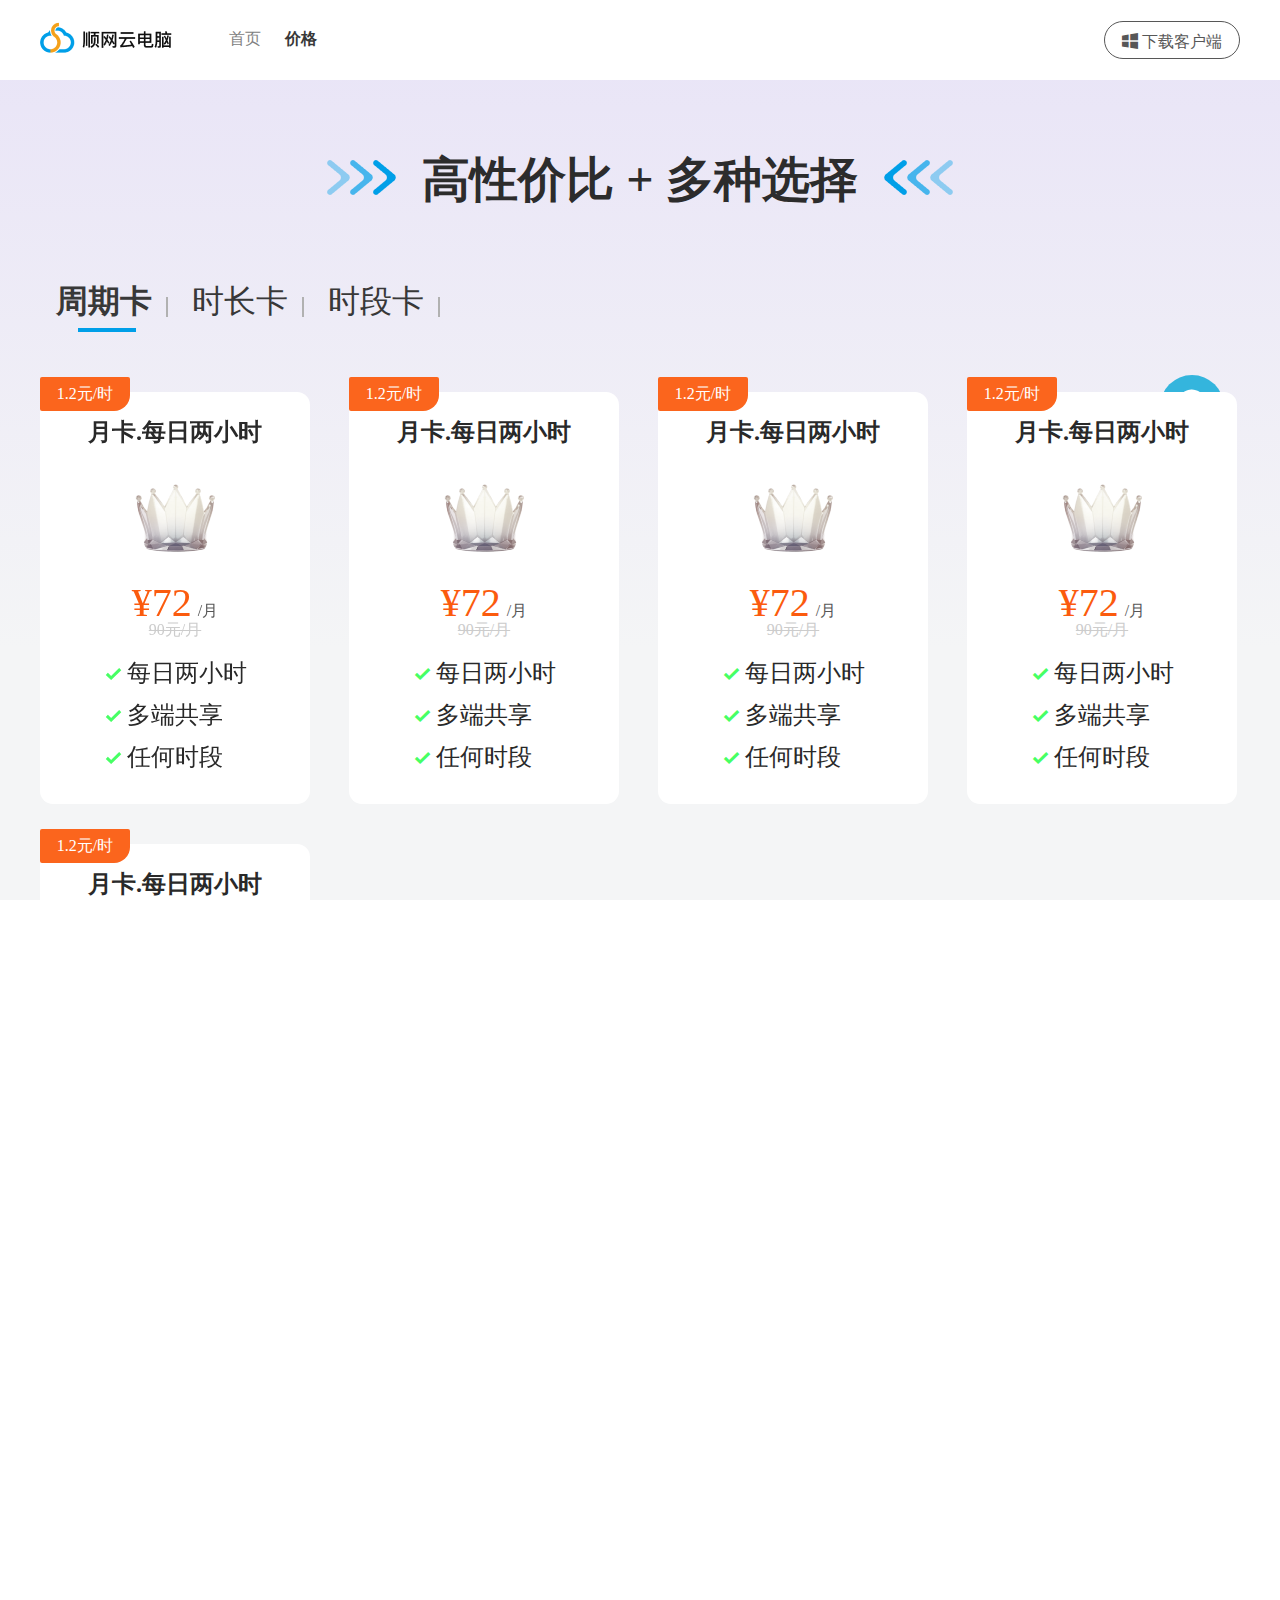
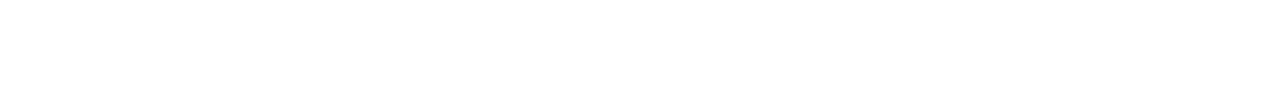
==== commit 3bbc836b: "pc端价格卡片swiper切换" ====
--- a/price.html
+++ b/price.html
@@ -51,83 +51,106 @@
 
     <!-- pc端价格开始 -->
     <div class="price-kind-wrap">
-      <div class="price-kind-wrap-title" onclick="toggleActiveClass(event)">
-        <span class="price-kind-title price-kind-wrap-title-active">周期卡</span>
-        <span class="price-kind-title">时长卡</span>
-        <span class="price-kind-title">时段卡</span>
-      </div>
-
-      <div>
-        <div class="price-item">
-          <span class="price-hour">1.2元/时</span>
-          <div class="price-title price-text">月卡.每日两小时</div>
-          <img src="./images/crown2.png"/>
-          <div class="price-line"><span class="money-count">¥72</span>/月</div>
-          <div class="origin-price">90元/月</div>
-          <div class="price-explain">
-            <div class="price-text"><i class="iconfont icon-Frame71"></i>每日两小时</div>
-            <div class="price-text"><i class="iconfont icon-Frame71"></i>多端共享</div>
-            <div class="price-text"><i class="iconfont icon-Frame71"></i>任何时段</div>
-          </div>
-        </div>
-        <div class="price-item">
-          <span class="price-hour">1.2元/时</span>
-          <div class="price-title price-text">月卡.每日两小时</div>
-          <img src="./images/crown2.png"/>
-          <div class="price-line"><span class="money-count">¥72</span>/月</div>
-          <div class="origin-price">90元/月</div>
-          <div class="price-explain">
-            <div class="price-text"><i class="iconfont icon-Frame71"></i>每日两小时</div>
-            <div class="price-text"><i class="iconfont icon-Frame71"></i>多端共享</div>
-            <div class="price-text"><i class="iconfont icon-Frame71"></i>任何时段</div>
-          </div>
-        </div>
-        <div class="price-item">
-          <span class="price-hour">1.2元/时</span>
-          <div class="price-title price-text">月卡.每日两小时</div>
-          <img src="./images/crown2.png"/>
-          <div class="price-line"><span class="money-count">¥72</span>/月</div>
-          <div class="origin-price">90元/月</div>
-          <div class="price-explain">
-            <div class="price-text"><i class="iconfont icon-Frame71"></i>每日两小时</div>
-            <div class="price-text"><i class="iconfont icon-Frame71"></i>多端共享</div>
-            <div class="price-text"><i class="iconfont icon-Frame71"></i>任何时段</div>
-          </div>
-        </div>
-        <div class="price-item">
-          <span class="price-hour">1.2元/时</span>
-          <div class="price-title price-text">月卡.每日两小时</div>
-          <img src="./images/crown2.png"/>
-          <div class="price-line"><span class="money-count">¥72</span>/月</div>
-          <div class="origin-price">90元/月</div>
-          <div class="price-explain">
-            <div class="price-text"><i class="iconfont icon-Frame71"></i>每日两小时</div>
-            <div class="price-text"><i class="iconfont icon-Frame71"></i>多端共享</div>
-            <div class="price-text"><i class="iconfont icon-Frame71"></i>任何时段</div>
-          </div>
-        </div>
-        <div class="price-item">
-          <span class="price-hour">1.2元/时</span>
-          <div class="price-title price-text">月卡.每日两小时</div>
-          <img src="./images/crown2.png"/>
-          <div class="price-line"><span class="money-count">¥72</span>/月</div>
-          <div class="origin-price">90元/月</div>
-          <div class="price-explain">
-            <div class="price-text"><i class="iconfont icon-Frame71"></i>每日两小时</div>
-            <div class="price-text"><i class="iconfont icon-Frame71"></i>多端共享</div>
-            <div class="price-text"><i class="iconfont icon-Frame71"></i>任何时段</div>
-          </div>
-        </div>
-        <div class="price-item">
-          <span class="price-hour">1.2元/时</span>
-          <div class="price-title price-text">月卡.每日两小时</div>
-          <img src="./images/crown2.png"/>
-          <div class="price-line"><span class="money-count">¥72</span>/月</div>
-          <div class="origin-price">90元/月</div>
-          <div class="price-explain">
-            <div class="price-text"><i class="iconfont icon-Frame71"></i>每日两小时</div>
-            <div class="price-text"><i class="iconfont icon-Frame71"></i>多端共享</div>
-            <div class="price-text"><i class="iconfont icon-Frame71"></i>任何时段</div>
+      <div class="price-kind-wrap-title">
+        <span class="price-kind-title price-kind-wrap-title-active" onclick="gotoPcSlide(0)">周期卡</span>
+        <span class="price-kind-title" onclick="gotoPcSlide(1)">时长卡</span>
+        <span class="price-kind-title" onclick="gotoPcSlide(2)">时段卡</span>
+      </div>
+
+      <div class="swiper-container swiper-container-pc">
+        <div class="swiper-wrapper">
+          <!-- 周期卡 -->
+          <div class="swiper-slide">
+            <div class="price-item">
+              <span class="price-hour">1.2元/时</span>
+              <div class="price-title price-text">月卡.每日两小时</div>
+              <img src="./images/crown2.png"/>
+              <div class="price-line"><span class="money-count">¥72</span>/月</div>
+              <div class="origin-price">90元/月</div>
+              <div class="price-explain">
+                <div class="price-text"><i class="iconfont icon-Frame71"></i>每日两小时</div>
+                <div class="price-text"><i class="iconfont icon-Frame71"></i>多端共享</div>
+                <div class="price-text"><i class="iconfont icon-Frame71"></i>任何时段</div>
+              </div>
+            </div>
+            <div class="price-item">
+              <span class="price-hour">1.2元/时</span>
+              <div class="price-title price-text">月卡.每日两小时</div>
+              <img src="./images/crown2.png"/>
+              <div class="price-line"><span class="money-count">¥72</span>/月</div>
+              <div class="origin-price">90元/月</div>
+              <div class="price-explain">
+                <div class="price-text"><i class="iconfont icon-Frame71"></i>每日两小时</div>
+                <div class="price-text"><i class="iconfont icon-Frame71"></i>多端共享</div>
+                <div class="price-text"><i class="iconfont icon-Frame71"></i>任何时段</div>
+              </div>
+            </div>
+            <div class="price-item">
+              <span class="price-hour">1.2元/时</span>
+              <div class="price-title price-text">月卡.每日两小时</div>
+              <img src="./images/crown2.png"/>
+              <div class="price-line"><span class="money-count">¥72</span>/月</div>
+              <div class="origin-price">90元/月</div>
+              <div class="price-explain">
+                <div class="price-text"><i class="iconfont icon-Frame71"></i>每日两小时</div>
+                <div class="price-text"><i class="iconfont icon-Frame71"></i>多端共享</div>
+                <div class="price-text"><i class="iconfont icon-Frame71"></i>任何时段</div>
+              </div>
+            </div>
+            <div class="price-item">
+              <span class="price-hour">1.2元/时</span>
+              <div class="price-title price-text">月卡.每日两小时</div>
+              <img src="./images/crown2.png"/>
+              <div class="price-line"><span class="money-count">¥72</span>/月</div>
+              <div class="origin-price">90元/月</div>
+              <div class="price-explain">
+                <div class="price-text"><i class="iconfont icon-Frame71"></i>每日两小时</div>
+                <div class="price-text"><i class="iconfont icon-Frame71"></i>多端共享</div>
+                <div class="price-text"><i class="iconfont icon-Frame71"></i>任何时段</div>
+              </div>
+            </div>
+            <div class="price-item">
+              <span class="price-hour">1.2元/时</span>
+              <div class="price-title price-text">月卡.每日两小时</div>
+              <img src="./images/crown2.png"/>
+              <div class="price-line"><span class="money-count">¥72</span>/月</div>
+              <div class="origin-price">90元/月</div>
+              <div class="price-explain">
+                <div class="price-text"><i class="iconfont icon-Frame71"></i>每日两小时</div>
+                <div class="price-text"><i class="iconfont icon-Frame71"></i>多端共享</div>
+                <div class="price-text"><i class="iconfont icon-Frame71"></i>任何时段</div>
+              </div>
+            </div>
+          </div>
+          <!-- 时长卡 -->
+          <div class="swiper-slide">
+            <div class="price-item">
+              <span class="price-hour">1.2元/时</span>
+              <div class="price-title price-text">月卡.每日两小时</div>
+              <img src="./images/crown2.png"/>
+              <div class="price-line"><span class="money-count">¥72</span>/月</div>
+              <div class="origin-price">90元/月</div>
+              <div class="price-explain">
+                <div class="price-text"><i class="iconfont icon-Frame71"></i>每日两小时</div>
+                <div class="price-text"><i class="iconfont icon-Frame71"></i>多端共享</div>
+                <div class="price-text"><i class="iconfont icon-Frame71"></i>任何时段</div>
+              </div>
+            </div>
+          </div>
+          <!-- 时段卡 -->
+          <div class="swiper-slide">
+            <div class="price-item">
+              <span class="price-hour">1.2元/时</span>
+              <div class="price-title price-text">月卡.每日两小时</div>
+              <img src="./images/crown2.png"/>
+              <div class="price-line"><span class="money-count">¥72</span>/月</div>
+              <div class="origin-price">90元/月</div>
+              <div class="price-explain">
+                <div class="price-text"><i class="iconfont icon-Frame71"></i>每日两小时</div>
+                <div class="price-text"><i class="iconfont icon-Frame71"></i>多端共享</div>
+                <div class="price-text"><i class="iconfont icon-Frame71"></i>任何时段</div>
+              </div>
+            </div>
           </div>
         </div>
       </div>
@@ -142,7 +165,7 @@
         <span class="mobile-kind-title" onclick="goToSlide(1)">时长卡</span>
         <span class="mobile-kind-title" onclick="goToSlide(2)">时段卡</span>
       </div>
-      <div class="swiper-container">
+      <div class="swiper-container swiper-container-mobile">
         <div class="swiper-wrapper">
           <!-- 周期卡 -->
           <div class="swiper-slide">
@@ -504,8 +527,28 @@
 </script>
 
 <script>
+
+  // pc端初始化swiper
+  var swiperPc = new Swiper('.swiper-container-pc', {
+    direction: 'horizontal',
+    on: {
+      slideChange: function () {
+        var activeIndex = this.activeIndex
+        document.querySelectorAll('.price-kind-title').forEach(function (title) {
+          title.classList.remove('price-kind-wrap-title-active')
+        })
+        document.querySelectorAll('.price-kind-title')[activeIndex].classList.add('price-kind-wrap-title-active')
+      }
+    }
+  })
+
+  function gotoPcSlide (index) {
+    swiperPc.slideTo(index)
+  }
+
+
   // 初始化Swiper
-  var swiper = new Swiper('.swiper-container', {
+  var swiper = new Swiper('.swiper-container-mobile', {
     // 设置为横向滑动
     direction: 'horizontal',
     on: {
@@ -519,10 +562,12 @@
     }
   });
 
-   // 外部按钮点击事件
-   function goToSlide(index) {
-      swiper.slideTo(index); // 切换到指定索引的slide
-    }
+  // 外部按钮点击事件
+  function goToSlide(index) {
+    swiper.slideTo(index); // 切换到指定索引的slide
+  }
+
+  
 </script>
 <script type="text/javascript" src="./common.js"></script>
 </html> --- a/common.css
+++ b/common.css
@@ -479,9 +479,6 @@
   display: inline-block;
   text-align: center;
   margin-right:1%;
-}
-.footer-code-item img {
-  /* width: 100%; */
 }
 
 /* 手机端底部结束 */
@@ -529,7 +526,6 @@
 }
 .online-mobile-content {
   text-align: center;
-  /* padding-top: 57px; */
   padding: 57px 102px 0;
 }
 .online-mobile-info-input {
@@ -631,8 +627,12 @@
     line-height: 0.68rem;
   }
   .mobile-divider-content1 {
-    background: url('./images/divider-bg1.png') no-repeat 50% 100%;
+    background: url('./images/divider-bg1-mobile.png') no-repeat 50% 70%;
     background-size: contain;
+    display: inline-block;
+  }
+  .divider-content2 {
+    background: url('./images/divider-bg2-mobile.png') no-repeat 50% 75%;
   }
   .module-divider-common2 {
     font-size: 20px;
--- a/price.css
+++ b/price.css
@@ -4,6 +4,7 @@
 .price-kind-wrap {
   width: 1200px;
   margin: 0 auto;
+  overflow-x: hidden;
 }
 
 .price-kind-wrap-title {
@@ -63,6 +64,7 @@
   margin-bottom: 40px;
   position: relative;
   cursor: pointer;
+  user-select: none;
 }
 .price-item:nth-child(4n) {
   margin-right: 0px;
@@ -173,9 +175,7 @@
 }
 
 /* 手机端价格 */
-.mobile-price-kind-wrap {
-  /* padding: 0 .24rem; */
-}
+
 .mobile-price-item {
   width: 48%;
   background-color: #fff;
@@ -190,16 +190,14 @@
   margin-bottom: .2rem;
   margin-right: 1%;
   position: relative;
-}
-/* .mobile-price-item:nth-child(4n){
-  margin-right: 0;
-} */
+  user-select: none;
+}
+
 .mobile-price-hour {
   position: absolute;
   padding: 0 .04rem;
   top: -.08rem;
   left: 0;
-  /* width: .44rem; */
   height: .17rem;
   line-height: .17rem;
   color: #fff;
@@ -232,9 +230,7 @@
 
   
 }
-.swiper-slide {
-  padding: 0 .24rem;
-}
+
 
 
 /* // 手机端 */
@@ -244,6 +240,9 @@
   }
   .mobile-module-divider-common {
     background-color: transparent;
+  }
+  .swiper-slide {
+    padding: 0 .24rem;
   }
   .price-kind-wrap {
     display: none;
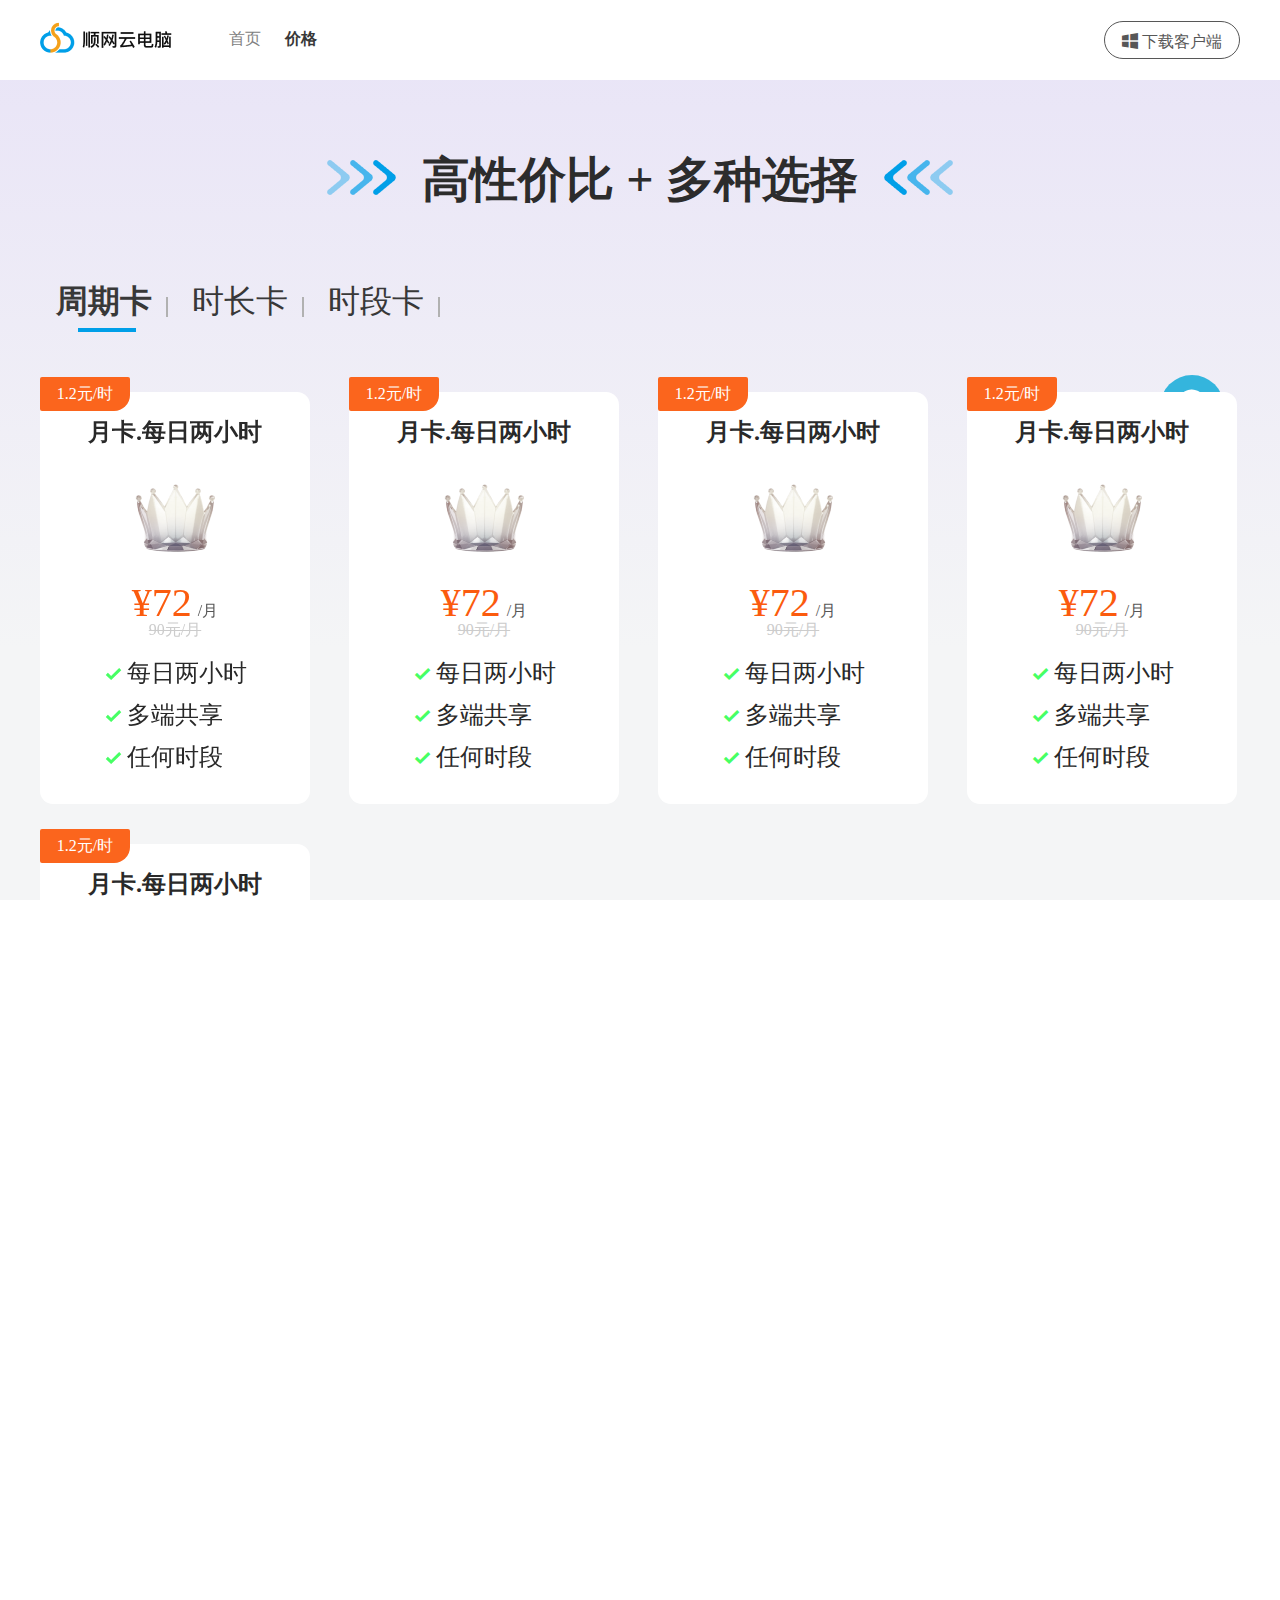
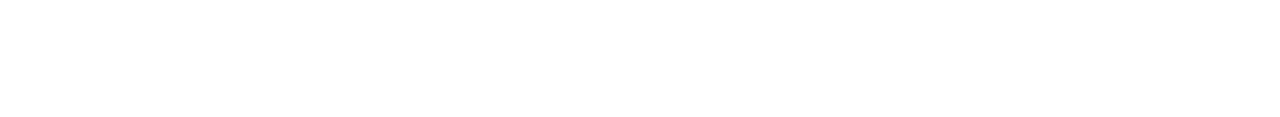
==== commit 1b6b882f: "问题修复" ====
--- a/price.html
+++ b/price.html
@@ -451,8 +451,8 @@
   <div class="mobile-more-menu-mask">
     <div class="mobile-more-menu">
       <div class="btn-close" onclick="handleDisMoreMenu()"><i class="iconfont icon-a-Maskgroup"></i></div>
-      <div class="mobile-more-nav"><a href="./index.html">首页</a></div>
-      <div class="mobile-more-nav"><a href="./price.html">价格</a></div>
+      <a href="./index.html"><div class="mobile-more-nav">首页</div></a>
+      <a href="./price.html"><div class="mobile-more-nav">价格</div></a>
     </div>
   </div>
   <!-- 手机端蒙板结束 -->
--- a/common.css
+++ b/common.css
@@ -2,7 +2,8 @@
 body {
   height: 100%;
   width: 100%;
-  overflow: auto;
+  overflow-y: auto;
+  overflow-x: hidden;
   color: #575757;
   font-family: 'PingFang SC-Bold';
   margin: 0;
@@ -31,7 +32,7 @@
 a {
   text-decoration: none;
   cursor: pointer;
-  color: #fff;
+  /* color: #fff; */
 }
 th {
   font-weight: normal;
@@ -50,6 +51,27 @@
 }
 .pull-right {
   float: right;
+}
+
+body::-webkit-scrollbar {
+  /*滚动条整体样式*/
+  width: 6px;
+  /*高宽分别对应横竖滚动条的尺寸*/
+  height: 6px;
+}
+
+body::-webkit-scrollbar-thumb {
+  /*滚动条里面小方块*/
+  border-radius: 3px;
+  box-shadow: inset 0 0 6px rgba(0, 0, 0, 0.2);
+  background: rgb(195, 206, 213);
+}
+
+body::-webkit-scrollbar-track {
+  /*滚动条里面轨道*/
+  box-shadow: inset 0 0 6px rgba(0, 0, 0, 0.2);
+  border-radius: 3px;
+  background: #e6e6e6;
 }
 
 
@@ -104,6 +126,9 @@
   border: 1px solid #575757;
   margin-top: 21px;
   cursor: pointer;
+}
+.header-download a {
+  color: #575757;
 }
 .header-download i {
   margin-right: 4px;
@@ -160,12 +185,15 @@
   display: inline-block;
   margin-right: .17rem;
 }
-.mobile-more-menu-btn {
+.mobile-header-download a {
   font-size: 0.14rem;
   color: #6a6a6a;
   line-height: 0.3rem;
 }
-
+.mobile-more-menu-btn {
+  height: 0.3rem;
+  line-height: 0.3rem;
+}
 
 .mobile-more-menu-mask {
   position: fixed;
@@ -241,7 +269,7 @@
 /* 页脚开始 */
 .footer-top {
   background-color: #111;
-  height: 278px;
+  /* height: 278px; */
   border-bottom: 1px solid #313131;
 }
 
@@ -257,9 +285,7 @@
   margin: 0 auto;
 }
 .footer-top-content {
-  padding-top: 61px;
-  height: 278px;
-  padding-left: 80px;
+  padding: 61px 0 20px 80px;
 }
 .footer-item {
   color: #8e8e8e;
@@ -267,6 +293,9 @@
   margin-right: 80px;
   display: inline-block;
   vertical-align: top;
+}
+.footer-item-link img {
+  height: 18px;
 }
 .footer-item a, .footer-bottom a {
   color: #8e8e8e;
@@ -355,8 +384,10 @@
 }
 .footer-logo {
   display: inline-block;
+  font-size: 18px;
+}
+.footer-logo a {
   color: #fff;
-  font-size: 18px;
 }
 .footer-bottom img {
   width: 14px;
@@ -662,7 +693,11 @@
     display: none;
   }
   .mobile-banner-wrap {
-    display: none;
+    /* display: none; */
+    visibility: hidden;
+    height: 0;
+    margin-top: 0!important;
+    padding-bottom: 0!important;
   }
   .mobile-module-divider-common-download {
     display: none;
--- a/price.css
+++ b/price.css
@@ -4,7 +4,7 @@
 .price-kind-wrap {
   width: 1200px;
   margin: 0 auto;
-  overflow-x: hidden;
+  overflow: hidden;
 }
 
 .price-kind-wrap-title {
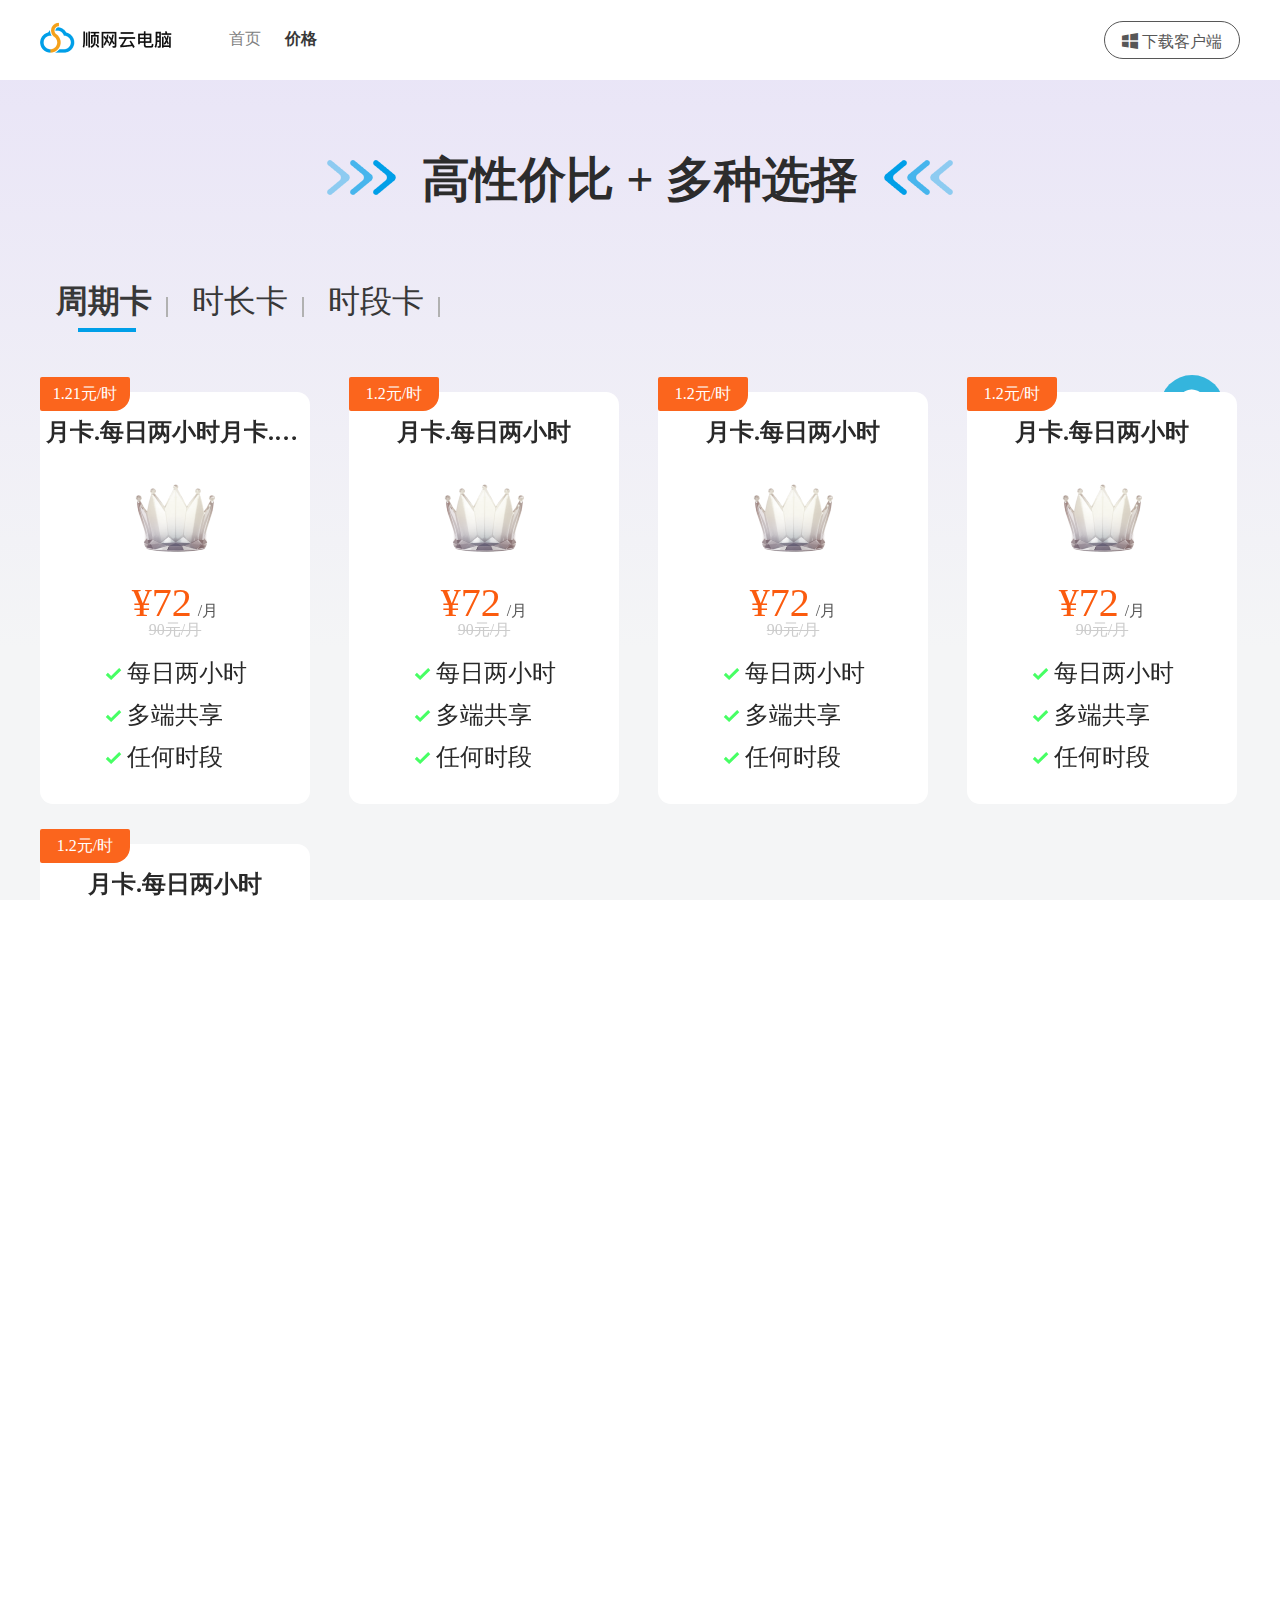
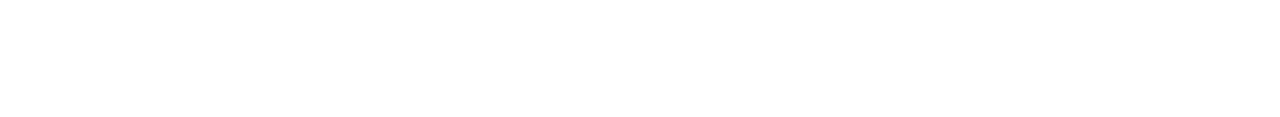
==== commit 55f468a3: "在线客服相关类名更改" ====
--- a/price.html
+++ b/price.html
@@ -62,8 +62,8 @@
           <!-- 周期卡 -->
           <div class="swiper-slide">
             <div class="price-item">
-              <span class="price-hour">1.2元/时</span>
-              <div class="price-title price-text">月卡.每日两小时</div>
+              <span class="price-hour">1.21元/时</span>
+              <div class="price-title price-text" title="月卡.每日两小时月卡.每日两小时">月卡.每日两小时月卡.每日两小时</div>
               <img src="./images/crown2.png"/>
               <div class="price-line"><span class="money-count">¥72</span>/月</div>
               <div class="origin-price">90元/月</div>
@@ -170,8 +170,8 @@
           <!-- 周期卡 -->
           <div class="swiper-slide">
             <div class="mobile-price-item">
-              <span class="mobile-price-hour">1.2元/时</span>
-              <div class="mobile-price-title mobile-price-text">月卡.每日两小时</div>
+              <span class="mobile-price-hour">1.21元/时</span>
+              <div class="mobile-price-title mobile-price-text" title="月卡.每日两小时月卡.每日两小时">月卡.每日两小时月卡.每日两小时</div>
               <img src="./images/crown2-mobile.png"/>
               <div class="mobile-price-line">
                 <span class="mobile-money-count">¥72</span>/月
@@ -481,7 +481,7 @@
       <div class="online-mobile-content">
         <div class="online-mobile-info">请输入您的手机号码，系统将关联您登记过的信息，以便我们高校的为您服务</div>
         <div class="online-mobile-info-input"><input placeholder="请输入手机号" type="text" id="mobileInput"/></div>
-        <div class="online-mobile-error" id="mobileError">手机号码格式错误</div>
+        <div class="error-tip" id="mobileError">手机号码格式错误</div>
         <div class="online-button" onclick="handleConsult()">立即咨询</div>
       </div>
     </div>
--- a/common.css
+++ b/common.css
@@ -570,7 +570,7 @@
   padding-left: 2px;
 }
 
-.online-mobile-error {
+.error-tip {
   color: #ff4646;
   margin-bottom: 12px;
   text-align: left;
--- a/price.css
+++ b/price.css
@@ -107,9 +107,12 @@
   margin-top: -14px;
 }
 .price-title {
-  padding-top: 24px;
   font-weight: bold;
   margin-bottom: 0px;
+  white-space: nowrap;
+  overflow: hidden;
+  text-overflow: ellipsis;
+  padding: 24px 6px 0;
 }
 .price-crown-wrap {
   width: 141px;
@@ -215,6 +218,9 @@
 }
 .mobile-price-title {
   font-weight: bold;
+  white-space: nowrap;
+  text-overflow: ellipsis;
+  overflow: hidden;
 }
 .mobile-money-count {
   color: #fb5b0e;
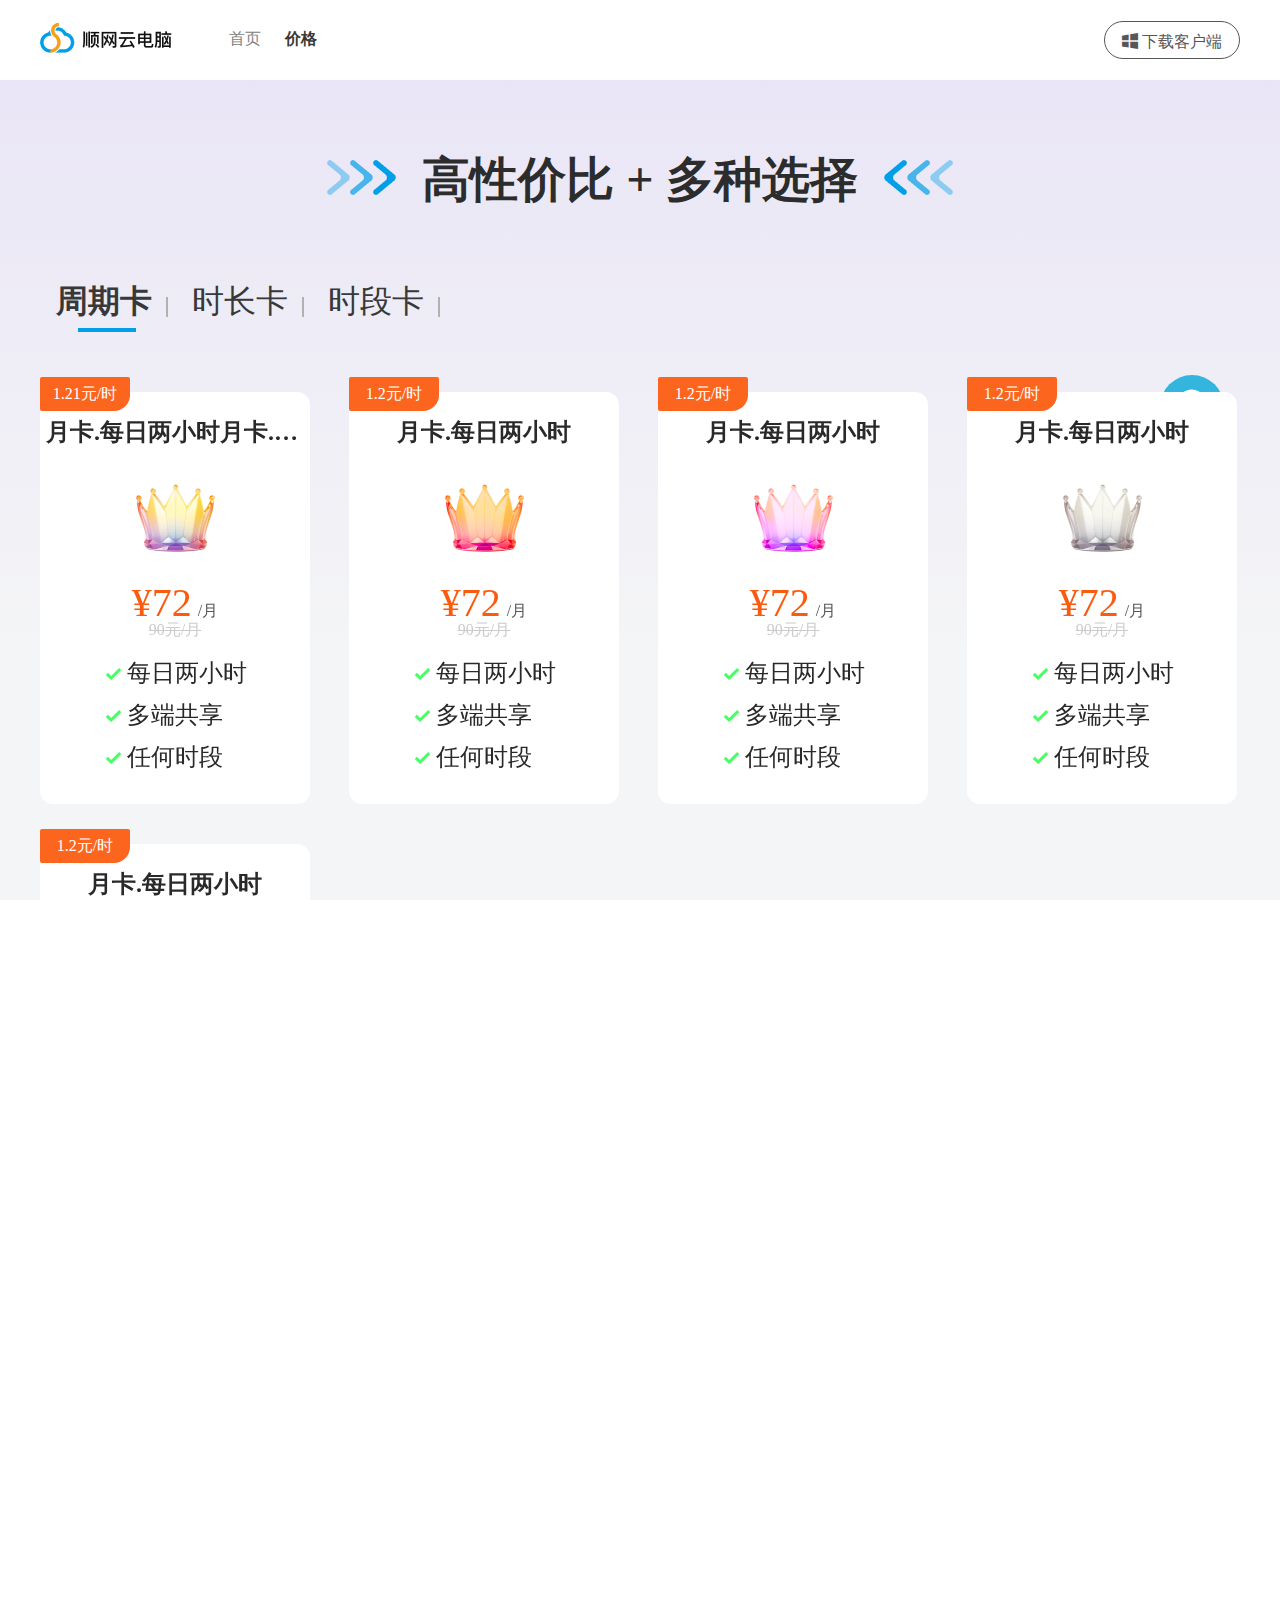
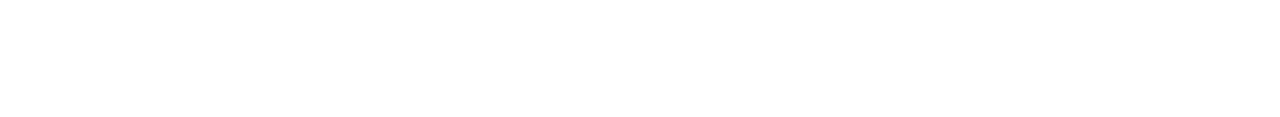
==== commit f6253f32: "不同卡图片皇冠不同；首页加个卡片增加加个标题" ====
--- a/price.html
+++ b/price.html
@@ -76,7 +76,7 @@
             <div class="price-item">
               <span class="price-hour">1.2元/时</span>
               <div class="price-title price-text">月卡.每日两小时</div>
-              <img src="./images/crown2.png"/>
+              <img src="./images/crown3.png"/>
               <div class="price-line"><span class="money-count">¥72</span>/月</div>
               <div class="origin-price">90元/月</div>
               <div class="price-explain">
@@ -88,7 +88,7 @@
             <div class="price-item">
               <span class="price-hour">1.2元/时</span>
               <div class="price-title price-text">月卡.每日两小时</div>
-              <img src="./images/crown2.png"/>
+              <img src="./images/crown4.png"/>
               <div class="price-line"><span class="money-count">¥72</span>/月</div>
               <div class="origin-price">90元/月</div>
               <div class="price-explain">
@@ -100,7 +100,7 @@
             <div class="price-item">
               <span class="price-hour">1.2元/时</span>
               <div class="price-title price-text">月卡.每日两小时</div>
-              <img src="./images/crown2.png"/>
+              <img src="./images/crown1.png"/>
               <div class="price-line"><span class="money-count">¥72</span>/月</div>
               <div class="origin-price">90元/月</div>
               <div class="price-explain">
@@ -184,31 +184,31 @@
             <div class="mobile-price-item">
               <span class="mobile-price-hour">1.2元/时</span>
               <div class="mobile-price-title mobile-price-text">月卡.每日两小时</div>
-              <img src="./images/crown2-mobile.png"/>
-              <div class="mobile-price-line">
-                <span class="mobile-money-count">¥72</span>/月
-              </div>
-              <div class="mobile-origin-price">90元/月</div>
-              <div class="mobile-price-text">每日两小时</div>
-              <div class="mobile-price-text">多端共享</div>
-              <div class="mobile-price-text">任何时段</div>
-            </div>
-            <div class="mobile-price-item">
-              <span class="mobile-price-hour">1.2元/时</span>
-              <div class="mobile-price-title mobile-price-text">月卡.每日两小时</div>
-              <img src="./images/crown2-mobile.png"/>
-              <div class="mobile-price-line">
-                <span class="mobile-money-count">¥72</span>/月
-              </div>
-              <div class="mobile-origin-price">90元/月</div>
-              <div class="mobile-price-text">每日两小时</div>
-              <div class="mobile-price-text">多端共享</div>
-              <div class="mobile-price-text">任何时段</div>
-            </div>
-            <div class="mobile-price-item">
-              <span class="mobile-price-hour">1.2元/时</span>
-              <div class="mobile-price-title mobile-price-text">月卡.每日两小时</div>
-              <img src="./images/crown2-mobile.png"/>
+              <img src="./images/crown1-mobile.png"/>
+              <div class="mobile-price-line">
+                <span class="mobile-money-count">¥72</span>/月
+              </div>
+              <div class="mobile-origin-price">90元/月</div>
+              <div class="mobile-price-text">每日两小时</div>
+              <div class="mobile-price-text">多端共享</div>
+              <div class="mobile-price-text">任何时段</div>
+            </div>
+            <div class="mobile-price-item">
+              <span class="mobile-price-hour">1.2元/时</span>
+              <div class="mobile-price-title mobile-price-text">月卡.每日两小时</div>
+              <img src="./images/crown3-mobile.png"/>
+              <div class="mobile-price-line">
+                <span class="mobile-money-count">¥72</span>/月
+              </div>
+              <div class="mobile-origin-price">90元/月</div>
+              <div class="mobile-price-text">每日两小时</div>
+              <div class="mobile-price-text">多端共享</div>
+              <div class="mobile-price-text">任何时段</div>
+            </div>
+            <div class="mobile-price-item">
+              <span class="mobile-price-hour">1.2元/时</span>
+              <div class="mobile-price-title mobile-price-text">月卡.每日两小时</div>
+              <img src="./images/crown4-mobile.png"/>
               <div class="mobile-price-line">
                 <span class="mobile-money-count">¥72</span>/月
               </div>
--- a/common.css
+++ b/common.css
@@ -574,7 +574,8 @@
   color: #ff4646;
   margin-bottom: 12px;
   text-align: left;
-  visibility: hidden;
+  display: inline-block;
+  width: 100%;
 }
 .online-mobile-info {
   text-align: left;
@@ -722,3 +723,37 @@
   }
 }
 
+.price-hour {
+  position: absolute;
+  left: 0;
+  top: -15px;
+  display: inline-block;
+  width: 90px;
+  height: 34px;
+  line-height: 34px;
+  color: #fff;
+  font-size: 16px;
+  text-align: center;
+  background-color: #fb651d;
+  border-radius: 2px 2px 16px 2px;
+  -webkit-border-radius: 2px 2px 16px 2px;
+  -moz-border-radius: 2px 2px 16px 2px;
+  -ms-border-radius: 2px 2px 16px 2px;
+  -o-border-radius: 2px 2px 16px 2px;
+}
+.mobile-price-hour {
+  position: absolute;
+  padding: 0 .04rem;
+  top: -.08rem;
+  left: 0;
+  height: .17rem;
+  line-height: .17rem;
+  color: #fff;
+  background-color: #fb651d;
+  border-radius: 1px 1px 9px 1px;
+  -webkit-border-radius: 1px 1px 9px 1px;
+  -moz-border-radius: 1px 1px 9px 1px;
+  -ms-border-radius: 1px 1px 9px 1px;
+  -o-border-radius: 1px 1px 9px 1px;
+}
+
--- a/price.css
+++ b/price.css
@@ -69,24 +69,7 @@
 .price-item:nth-child(4n) {
   margin-right: 0px;
 }
-.price-hour {
-  position: absolute;
-  left: 0;
-  top: -15px;
-  display: inline-block;
-  width: 90px;
-  height: 34px;
-  line-height: 34px;
-  color: #fff;
-  font-size: 16px;
-  text-align: center;
-  background-color: #fb651d;
-  border-radius: 2px 2px 16px 2px;
-  -webkit-border-radius: 2px 2px 16px 2px;
-  -moz-border-radius: 2px 2px 16px 2px;
-  -ms-border-radius: 2px 2px 16px 2px;
-  -o-border-radius: 2px 2px 16px 2px;
-}
+
 .price-text {
   color: #292929;
   font-size: 24px;
@@ -196,21 +179,6 @@
   user-select: none;
 }
 
-.mobile-price-hour {
-  position: absolute;
-  padding: 0 .04rem;
-  top: -.08rem;
-  left: 0;
-  height: .17rem;
-  line-height: .17rem;
-  color: #fff;
-  background-color: #fb651d;
-  border-radius: 1px 1px 9px 1px;
-  -webkit-border-radius: 1px 1px 9px 1px;
-  -moz-border-radius: 1px 1px 9px 1px;
-  -ms-border-radius: 1px 1px 9px 1px;
-  -o-border-radius: 1px 1px 9px 1px;
-}
 .mobile-price-text {
   color: #292929;
   font-size: .14rem;
